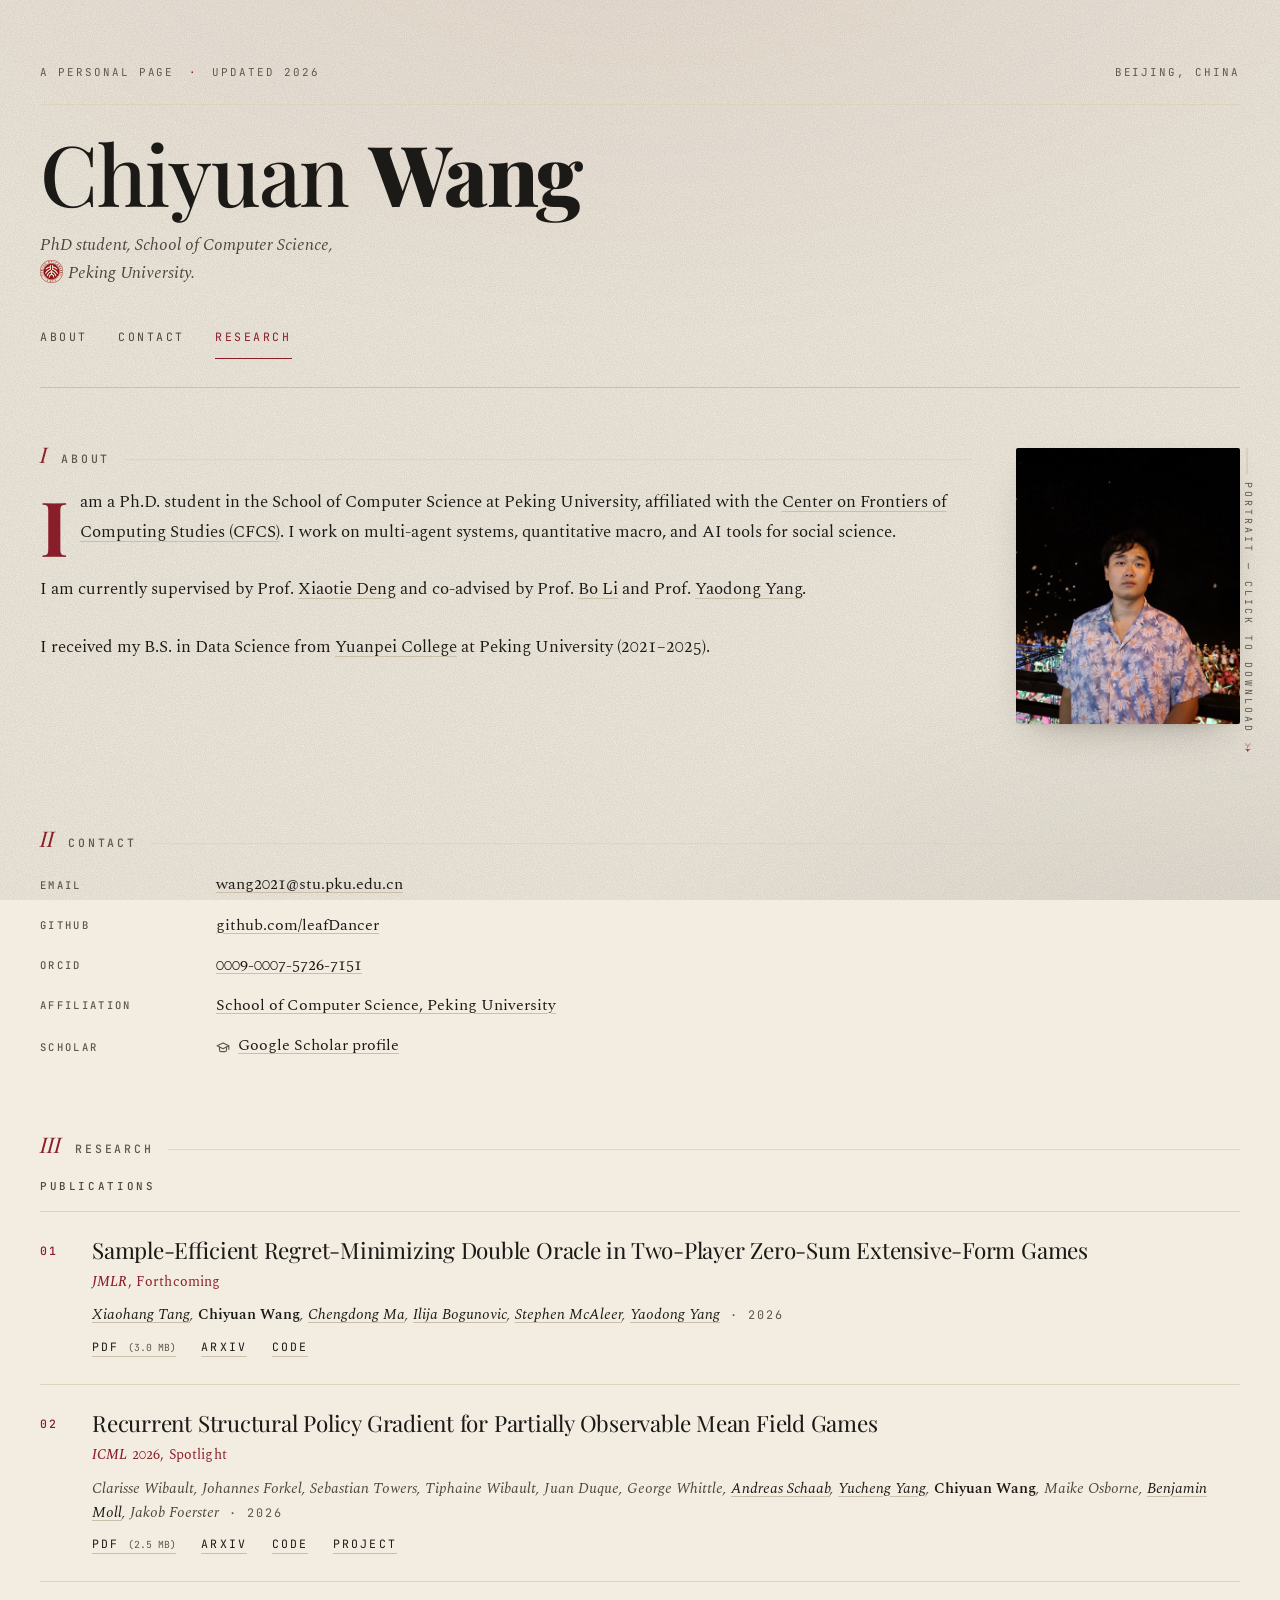
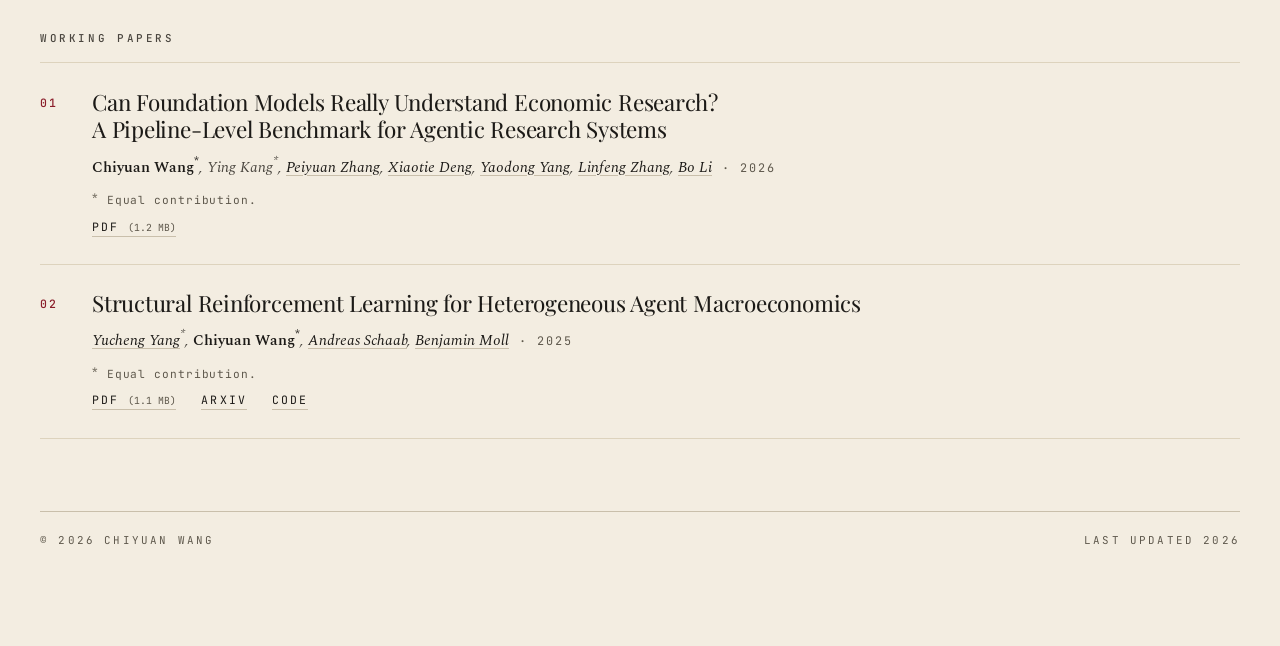
==== index.html @ 3e5565ac "Research: order Publications by forthcoming date — RMDO above RSPG JMLR RMDO is still forthcoming an" ====
<!DOCTYPE html>
<html lang="en">
  <head>
    <meta charset="utf-8" />
    <meta name="viewport" content="width=device-width, initial-scale=1" />
    <meta name="google-site-verification" content="s0R1YqLoK_zbiXkmH9VbCbWw8NlIm4Pw6FYqiB0ehiU" />
    <!-- Favicon: root-relative URL helps crawlers (e.g. Google) resolve it reliably. Use PNG ≥48×48 for best results. -->
    <link rel="icon" type="image/png" href="/static/uploads/pku_icon.png" />
    <link rel="apple-touch-icon" href="/static/uploads/pku_icon.png" />
    <link rel="canonical" href="https://wangchiyuan.com/" />
    <title>Chiyuan Wang — PhD Student, Peking University</title>
    <meta
      name="description"
      content="Chiyuan Wang — PhD student at Peking University — multi-agent systems, quantitative macro, AI for social science."
    />
    <meta property="og:title" content="Chiyuan Wang — PhD Student, Peking University" />
    <meta
      property="og:description"
      content="PhD student at Peking University — multi-agent systems, quantitative macro, AI for social science."
    />
    <meta
      name="twitter:description"
      content="PhD student at Peking University — multi-agent systems, quantitative macro, AI for social science."
    />
    <meta property="og:url" content="https://wangchiyuan.com/" />
    <meta property="og:type" content="website" />
    <meta property="og:image" content="https://wangchiyuan.com/static/uploads/pku_icon.png" />
    <meta name="twitter:card" content="summary" />
    <meta name="twitter:title" content="Chiyuan Wang — PhD Student, Peking University" />
    <meta name="twitter:image" content="https://wangchiyuan.com/static/uploads/pku_icon.png" />
    <meta name="theme-color" content="#f3ede1" />
    <script type="application/ld+json">
      {
        "@context": "https://schema.org",
        "@graph": [
          {
            "@type": "Person",
            "@id": "https://wangchiyuan.com/#person",
            "name": "Chiyuan Wang",
            "url": "https://wangchiyuan.com/",
            "jobTitle": "PhD Student",
            "affiliation": {
              "@type": "Organization",
              "name": "Center on Frontiers of Computing Studies (CFCS), Peking University"
            },
            "alumniOf": {
              "@type": "EducationalOrganization",
              "name": "Yuanpei College, Peking University"
            },
            "email": "wang2021@stu.pku.edu.cn",
            "sameAs": [
              "https://github.com/leafDancer",
              "https://orcid.org/0009-0007-5726-7151",
              "https://scholar.google.com/citations?user=0DAl9o8AAAAJ"
            ]
          },
          {
            "@type": "ScholarlyArticle",
            "name": "Can Foundation Models Really Understand Economic Research? A Pipeline-Level Benchmark for Agentic Research Systems",
            "author": [
              { "@id": "https://wangchiyuan.com/#person" },
              "Ying Kang",
              "Peiyuan Zhang",
              "Xiaotie Deng",
              "Yaodong Yang",
              "Linfeng Zhang",
              "Bo Li"
            ],
            "datePublished": "2026",
            "url": "https://wangchiyuan.com/static/uploads/AER_bench.pdf"
          },
          {
            "@type": "ScholarlyArticle",
            "name": "Structural Reinforcement Learning for Heterogeneous Agent Macroeconomics",
            "author": [
              "Yucheng Yang",
              { "@id": "https://wangchiyuan.com/#person" },
              "Andreas Schaab",
              "Benjamin Moll"
            ],
            "datePublished": "2025",
            "url": "https://arxiv.org/abs/2512.18892"
          },
          {
            "@type": "ScholarlyArticle",
            "name": "Recurrent Structural Policy Gradient for Partially Observable Mean Field Games",
            "author": [
              "Clarisse Wibault",
              "Johannes Forkel",
              "Sebastian Towers",
              "Tiphaine Wibault",
              "Juan Duque",
              "George Whittle",
              "Andreas Schaab",
              "Yucheng Yang",
              { "@id": "https://wangchiyuan.com/#person" },
              "Maike Osborne",
              "Benjamin Moll",
              "Jakob Foerster"
            ],
            "datePublished": "2026",
            "url": "https://wangchiyuan.com/static/uploads/RSPG.pdf",
            "sameAs": "https://arxiv.org/abs/2602.20141",
            "publisher": {
              "@type": "Organization",
              "name": "International Conference on Machine Learning"
            }
          },
          {
            "@type": "ScholarlyArticle",
            "name": "Sample-Efficient Regret-Minimizing Double Oracle in Two-Player Zero-Sum Extensive-Form Games",
            "author": [
              "Xiaohang Tang",
              { "@id": "https://wangchiyuan.com/#person" },
              "Chengdong Ma",
              "Ilija Bogunovic",
              "Stephen McAleer",
              "Yaodong Yang"
            ],
            "datePublished": "2026",
            "url": "https://wangchiyuan.com/static/uploads/RMDO_JMLR.pdf",
            "sameAs": "https://arxiv.org/abs/2411.00954",
            "publisher": {
              "@type": "Organization",
              "name": "Journal of Machine Learning Research"
            }
          }
        ]
      }
    </script>
    <link rel="stylesheet" href="css/style.css?v=23" />
    <link rel="preconnect" href="https://fonts.googleapis.com" />
    <link rel="preconnect" href="https://fonts.gstatic.com" crossorigin />
    <link
      rel="stylesheet"
      href="https://fonts.googleapis.com/css2?family=Playfair+Display:ital,wght@0,400;0,500;0,600;0,700;0,800;0,900;1,400;1,500;1,600;1,700;1,800;1,900&family=Spectral:ital,wght@0,300;0,400;0,500;0,600;1,300;1,400&family=JetBrains+Mono:wght@400;500&display=swap"
    />
  </head>
  <body>
    <div class="wrap">
      <header class="site-header">
        <div class="masthead-meta reveal d1">
          <span class="m-left">A personal page <span class="dot">·</span> Updated 2026</span>
          <span class="m-right">Beijing, China</span>
        </div>

        <div class="title-row reveal d2">
          <h1><span class="given">Chiyuan</span> <span class="family">Wang</span></h1>
        </div>
        <p class="tagline reveal d3">
          PhD student, School of Computer Science,
          <span class="affil">
            <img
              class="tagline-logo"
              src="static/uploads/pku_icon.png"
              alt=""
              width="40"
              height="40"
              decoding="async"
            />Peking University.</span>
        </p>
        <nav aria-label="Page" class="reveal d4">
          <ul>
            <li><a href="#about">About</a></li>
            <li><a href="#info">Contact</a></li>
            <li><a href="#papers">Research</a></li>
          </ul>
        </nav>
      </header>

      <main>
        <section id="about" class="bio reveal d3">
          <aside id="portrait" class="photo-section" aria-label="Portrait">
            <figure class="photo-frame">
              <a
                href="static/uploads/photo3.jpg"
                download="chiyuan-wang.jpg"
                class="photo-download"
                aria-label="Download portrait photo"
                title="Click to download"
              >
                <img src="static/uploads/photo3.jpg" alt="Portrait of Chiyuan Wang" decoding="async" />
                <figcaption class="photo-caption">
                  <span class="rule"></span>
                  <span>Portrait &mdash; click to download</span>
                  <span class="arrow">↓</span>
                </figcaption>
              </a>
            </figure>
          </aside>

          <div class="intro">
            <h2 data-numeral="I">About</h2>
            <p class="lede">
              I am a Ph.D. student in the School of Computer Science at Peking University, affiliated with the
              <a href="https://cfcs.pku.edu.cn/index.htm">Center on Frontiers of Computing Studies (CFCS)</a>. I work on
              multi-agent systems, quantitative macro, and AI tools for social science.
            </p>
            <p>
              I am currently supervised by Prof.
              <span class="coauthor-name" data-coauthor="Xiaotie Deng">Xiaotie Deng</span>
              and co-advised by Prof.
              <span class="coauthor-name" data-coauthor="Bo Li">Bo Li</span>
              and Prof.
              <span class="coauthor-name" data-coauthor="Yaodong Yang">Yaodong Yang</span>.
            </p>
            <p>
              I received my B.S. in Data Science from
              <a href="https://yuanpei.pku.edu.cn/">Yuanpei College</a> at Peking University (2021&ndash;2025).
            </p>
          </div>
        </section>

        <section id="info" class="reveal d4">
          <h2 data-numeral="II">Contact</h2>
          <dl class="info-grid">
            <dt>Email</dt>
            <dd><a href="mailto:wang2021@stu.pku.edu.cn">wang2021@stu.pku.edu.cn</a></dd>
            <dt>GitHub</dt>
            <dd><a href="https://github.com/leafDancer" rel="me">github.com/leafDancer</a></dd>
            <dt>ORCID</dt>
            <dd><a href="https://orcid.org/0009-0007-5726-7151">0009-0007-5726-7151</a></dd>
            <dt>Affiliation</dt>
            <dd><a href="https://cs.pku.edu.cn/">School of Computer Science, Peking University</a></dd>
            <dt>Scholar</dt>
            <dd>
              <a
                class="scholar-link"
                href="https://scholar.google.com/citations?user=0DAl9o8AAAAJ"
                rel="noopener noreferrer"
                target="_blank"
              >
                <svg
                  class="scholar-glyph"
                  xmlns="http://www.w3.org/2000/svg"
                  width="14"
                  height="14"
                  viewBox="0 0 24 24"
                  fill="none"
                  stroke="currentColor"
                  stroke-width="2"
                  stroke-linecap="round"
                  stroke-linejoin="round"
                  aria-hidden="true"
                >
                  <path d="M22 10v6M2 10l10-5 10 5-10 5z" />
                  <path d="M6 12v5c0 1.7 1.3 3 3 3h6c1.7 0 3-1.3 3-3v-5" />
                </svg>
                <span>Google Scholar profile</span>
              </a>
            </dd>
          </dl>
        </section>

        <section id="papers" class="reveal d5">
          <h2 data-numeral="III">Research</h2>

          <h3 class="paper-group-label">Publications</h3>
          <div class="papers">
            <article class="paper">
              <h3>Sample-Efficient Regret-Minimizing Double Oracle in Two-Player Zero-Sum Extensive-Form Games</h3>
              <p class="venue"><em>JMLR</em>, Forthcoming</p>
              <p class="meta">
                <span class="coauthor-name" data-coauthor="Xiaohang Tang">Xiaohang Tang</span>,
                <strong>Chiyuan Wang</strong>,
                <span class="coauthor-name" data-coauthor="Chengdong Ma">Chengdong Ma</span>,
                <span class="coauthor-name" data-coauthor="Ilija Bogunovic">Ilija Bogunovic</span>,
                <span class="coauthor-name" data-coauthor="Stephen McAleer">Stephen McAleer</span>,
                <span class="coauthor-name" data-coauthor="Yaodong Yang">Yaodong Yang</span> <span class="year">· 2026</span>
              </p>
              <p class="links">
                <a href="static/uploads/RMDO_JMLR.pdf" type="application/pdf">PDF <small>(3.0 MB)</small></a>
                <a href="https://arxiv.org/abs/2411.00954">arXiv</a>
                <a href="https://github.com/xiaohangt/RMDO">Code</a>
              </p>
            </article>

            <article class="paper">
              <h3>Recurrent Structural Policy Gradient for Partially Observable Mean Field Games</h3>
              <p class="venue"><em>ICML</em> 2026, Spotlight</p>
              <p class="meta">
                <span class="coauthor-name" data-coauthor="Clarisse Wibault">Clarisse Wibault</span>,
                <span class="coauthor-name" data-coauthor="Johannes Forkel">Johannes Forkel</span>,
                <span class="coauthor-name" data-coauthor="Sebastian Towers">Sebastian Towers</span>,
                <span class="coauthor-name" data-coauthor="Tiphaine Wibault">Tiphaine Wibault</span>,
                <span class="coauthor-name" data-coauthor="Juan Duque">Juan Duque</span>,
                <span class="coauthor-name" data-coauthor="George Whittle">George Whittle</span>,
                <span class="coauthor-name" data-coauthor="Andreas Schaab">Andreas Schaab</span>,
                <span class="coauthor-name" data-coauthor="Yucheng Yang">Yucheng Yang</span>,
                <strong>Chiyuan Wang</strong>,
                <span class="coauthor-name" data-coauthor="Maike Osborne">Maike Osborne</span>,
                <span class="coauthor-name" data-coauthor="Benjamin Moll">Benjamin Moll</span>,
                <span class="coauthor-name" data-coauthor="Jakob Foerster">Jakob Foerster</span>
                <span class="year">· 2026</span>
              </p>
              <p class="links">
                <a href="static/uploads/RSPG.pdf" type="application/pdf">PDF <small>(2.5 MB)</small></a>
                <a href="https://arxiv.org/abs/2602.20141">arXiv</a>
                <a href="https://github.com/CWibault/mfax">Code</a>
                <a href="https://clarisse-wibault.github.io/rspg/">Project</a>
              </p>
            </article>
          </div>

          <h3 class="paper-group-label">Working Papers</h3>
          <div class="papers">
            <!-- DSPG — hidden for now
            <article class="paper">
              <h3>DSPG: Finding Heterogeneous-Agent Equilibria with Distribution-based Differentiable Policy Gradients</h3>
              <p class="meta">
                <strong>Chiyuan Wang</strong>,
                <span class="coauthor-name" data-coauthor="Peiyuan Zhang">Peiyuan Zhang</span>,
                <span class="coauthor-name" data-coauthor="Xiangyu Cao">Xiangyu Cao</span>,
                <span class="coauthor-name" data-coauthor="Xiaotie Deng">Xiaotie Deng</span>,
                <span class="coauthor-name" data-coauthor="Greg Kaplan">Greg Kaplan</span>,
                <span class="coauthor-name" data-coauthor="Yaodong Yang">Yaodong Yang</span>,
                <span class="coauthor-name" data-coauthor="Bo Li">Bo Li</span>
                <span class="year">· 2026</span>
              </p>
              <p class="links">
                <a href="static/uploads/DSPG.pdf" type="application/pdf">PDF <small>(617 KB)</small></a>
              </p>
            </article>
            -->

            <article class="paper">
              <h3>Can Foundation Models Really Understand Economic Research? A Pipeline-Level Benchmark for Agentic Research Systems</h3>
              <p class="meta">
                <strong>Chiyuan Wang<sup>*</sup></strong>,
                <span class="coauthor-name" data-coauthor="Ying Kang">Ying Kang</span><sup>*</sup>,
                <span class="coauthor-name" data-coauthor="Peiyuan Zhang">Peiyuan Zhang</span>,
                <span class="coauthor-name" data-coauthor="Xiaotie Deng">Xiaotie Deng</span>,
                <span class="coauthor-name" data-coauthor="Yaodong Yang">Yaodong Yang</span>,
                <span class="coauthor-name" data-coauthor="Linfeng Zhang">Linfeng Zhang</span>,
                <span class="coauthor-name" data-coauthor="Bo Li">Bo Li</span>
                <span class="year">· 2026</span>
              </p>
              <p class="meta author-asterisk-note"><sup>*</sup> Equal contribution.</p>
              <p class="links">
                <a href="static/uploads/AER_bench.pdf" type="application/pdf">PDF <small>(1.2 MB)</small></a>
              </p>
            </article>

            <article class="paper">
              <h3>Structural Reinforcement Learning for Heterogeneous Agent Macroeconomics</h3>
              <p class="meta">
                <span class="coauthor-name" data-coauthor="Yucheng Yang">Yucheng Yang</span><sup>*</sup>,
                <strong>Chiyuan Wang<sup>*</sup></strong>,
                <span class="coauthor-name" data-coauthor="Andreas Schaab">Andreas Schaab</span>,
                <span class="coauthor-name" data-coauthor="Benjamin Moll">Benjamin Moll</span> <span class="year">· 2025</span>
              </p>
              <p class="meta author-asterisk-note"><sup>*</sup> Equal contribution.</p>
              <p class="links">
                <a href="static/uploads/SRL.pdf" type="application/pdf">PDF <small>(1.1 MB)</small></a>
                <a href="https://arxiv.org/abs/2512.18892">arXiv</a>
                <a href="https://github.com/StructuralRL/SRL">Code</a>
              </p>
            </article>
          </div>
        </section>
      </main>

      <footer>
        <span>© <span id="y"></span> Chiyuan Wang</span>
        <span class="colophon">Last updated <span id="upd">2026</span></span>
      </footer>
    </div>
    <script>
      document.getElementById("y").textContent = new Date().getFullYear();

      // --- Nav active section highlight (Intersection Observer) ---
      (() => {
        const navLinks = document.querySelectorAll('nav a[href^="#"]');
        if (!navLinks.length) return;
        const sections = [];
        navLinks.forEach(a => {
          const el = document.querySelector(a.getAttribute('href'));
          if (el) sections.push({ el, a });
        });
        if (!sections.length) return;

        const observer = new IntersectionObserver(
          entries => {
            entries.forEach(e => {
              if (e.isIntersecting) {
                navLinks.forEach(a => a.classList.remove('nav-active'));
                const match = sections.find(s => s.el === e.target);
                if (match) match.a.classList.add('nav-active');
              }
            });
          },
          { rootMargin: '-20% 0px -60% 0px', threshold: 0 }
        );

        sections.forEach(s => observer.observe(s.el));
      })();

      // --- Coauthor link resolver ---
      (async () => {
        try {
          const res = await fetch("static/coauthor_infos.json", { cache: "no-cache" });
          if (!res.ok) return;
          const map = await res.json();
          if (!map || typeof map !== "object" || Array.isArray(map)) return;

          document.querySelectorAll(".coauthor-name[data-coauthor]").forEach((el) => {
            const name = el.getAttribute("data-coauthor").trim();
            const url = map[name];
            if (!url || typeof url !== "string") return;

            const a = document.createElement("a");
            a.href = url;
            a.textContent = name;
            a.rel = "noopener noreferrer";
            a.target = "_blank";
            el.replaceWith(a);
          });
        } catch (_) {
          /* keep plain text */
        }
      })();
    </script>
  </body>
</html>
---- css/style.css ----
/* ============================================================
   Chiyuan Wang — personal site
   Editorial / academic-quarterly aesthetic
   - Body:    Spectral (warm reading serif)
   - Mono:    JetBrains Mono (small-caps labels & numerals)
   ============================================================ */

:root {
  /* Warm paper palette — avoiding the generic #fafafa */
  --paper:       #f3ede1;   /* ecru / warm paper */
  --paper-deep:  #ebe2d1;   /* shadow fold */
  --ink:         #1c1a17;   /* near-black, warm */
  --ink-soft:    #4a463f;
  --ink-mute:    #5e584c;
  --rule:        #c9bfab;
  --rule-soft:   #ddd3bd;
  --claret:      #8a1d2a;   /* accent — a muted PKU-red nod */
  --claret-ink:  #6c1620;

  --serif-display: "Playfair Display", "Didot", "Bodoni MT", "Times New Roman", serif;
  --serif-body:    "Spectral", "Iowan Old Style", "Palatino", "Georgia", serif;
  --mono:          "JetBrains Mono", "IBM Plex Mono", ui-monospace, SFMono-Regular, Menlo, monospace;

  --measure:   62ch;
  --max:       80rem;

  --photo-max-width:  15.5rem;
  --photo-max-height: 19.5rem;
}

*,
*::before,
*::after { box-sizing: border-box; }

@media (prefers-reduced-motion: no-preference) {
  html { scroll-behavior: smooth; }
}

body {
  margin: 0;
  color: var(--ink);
  background: var(--paper);
  font-family: var(--serif-body);
  font-size: 1.0625rem;
  line-height: 1.65;
  font-feature-settings: "onum" 1, "liga" 1, "kern" 1;
  text-rendering: optimizeLegibility;
  -webkit-font-smoothing: antialiased;
  position: relative;
  min-height: 100vh;
}

/* Subtle paper grain — SVG noise, no external asset */
body::before {
  content: "";
  position: fixed;
  inset: 0;
  pointer-events: none;
  z-index: 0;
  opacity: 0.35;
  mix-blend-mode: multiply;
  background-image: url("data:image/svg+xml;utf8,<svg xmlns='http://www.w3.org/2000/svg' width='220' height='220'><filter id='n'><feTurbulence type='fractalNoise' baseFrequency='0.9' numOctaves='2' seed='7'/><feColorMatrix values='0 0 0 0 0.11  0 0 0 0 0.10  0 0 0 0 0.09  0 0 0 0.55 0'/></filter><rect width='100%25' height='100%25' filter='url(%23n)'/></svg>");
}

/* Warm vignette behind content */
body::after {
  content: "";
  position: fixed;
  inset: 0;
  pointer-events: none;
  z-index: 0;
  background:
    radial-gradient(120% 80% at 50% -10%, rgba(138, 29, 42, 0.06), transparent 60%),
    radial-gradient(80% 60% at 100% 110%, rgba(28, 26, 23, 0.08), transparent 65%);
}

.wrap {
  position: relative;
  z-index: 1;
  max-width: var(--max);
  margin: 0 auto;
  padding: 3.25rem 1.5rem 5rem;
}

/* ---------- Links ---------- */
a {
  color: var(--ink);
  text-decoration: underline;
  text-decoration-color: var(--rule);
  text-decoration-thickness: 1px;
  text-underline-offset: 0.22em;
  transition: color 160ms ease, text-decoration-color 160ms ease;
}
a:hover {
  color: var(--claret);
  text-decoration-color: var(--claret);
}
a:focus-visible {
  outline: 2px solid var(--claret);
  outline-offset: 3px;
  border-radius: 2px;
}

/* ============================================================
   MASTHEAD
   ============================================================ */
.site-header {
  position: relative;
  padding-bottom: 1.75rem;
  border-bottom: 1px solid var(--rule);
  margin-bottom: 3.5rem;
}

/* Top metadata row — like a journal masthead */
.masthead-meta {
  display: flex;
  justify-content: space-between;
  align-items: baseline;
  gap: 1rem;
  font-family: var(--mono);
  font-size: 0.68rem;
  letter-spacing: 0.18em;
  text-transform: uppercase;
  color: var(--ink-mute);
  padding-bottom: 1.4rem;
  border-bottom: 1px solid var(--rule-soft);
  margin-bottom: 1.6rem;
}
.masthead-meta .dot {
  color: var(--claret);
  margin: 0 0.5em;
}
.masthead-meta .m-right { text-align: right; }

/* Title row */
.title-row {
  display: block;
  min-width: 0;
}
.title-row h1 {
  margin: 0;
  font-family: var(--serif-display);
  font-weight: 500;
  font-size: clamp(2.8rem, 8vw, 5.25rem);
  line-height: 0.98;
  letter-spacing: -0.015em;
  color: var(--ink);
}
.title-row h1 .given {
  font-style: normal;
  font-weight: 500;
  color: var(--ink);
}
.title-row h1 .family {
  font-weight: 800;
  letter-spacing: -0.02em;
}

/* Caption: small-caps, rotated along photo's right edge */
.tagline .affil {
  white-space: nowrap;
}
.tagline-logo {
  display: inline-block;
  width: 1.35em;
  height: 1.35em;
  vertical-align: -0.32em;
  margin-right: 0.3em;
  object-fit: contain;
  opacity: 0.92;
  filter: saturate(0.9);
}

.site-header .tagline {
  margin: 1.1rem 0 0;
  font-family: var(--serif-body);
  font-style: italic;
  font-size: 1.0625rem;
  color: var(--ink-soft);
  max-width: 48ch;
}

/* Nav as a thin ticker row */
.site-header nav {
  margin-top: 1.75rem;
}
nav ul {
  display: flex;
  flex-wrap: wrap;
  gap: 0 1.9rem;
  margin: 0;
  padding: 0;
  list-style: none;
  font-family: var(--mono);
  font-size: 0.72rem;
  letter-spacing: 0.22em;
  text-transform: uppercase;
}
nav a {
  color: var(--ink-soft);
  text-decoration: none;
  display: inline-flex;
  align-items: center;
  min-height: 44px;
  min-width: 44px;
  padding: 0.35rem 0;
  border-bottom: 1px solid transparent;
  transition: color 160ms ease, border-color 160ms ease;
}
nav a:hover {
  color: var(--claret);
  border-bottom-color: var(--claret);
}
nav a.nav-active {
  color: var(--claret);
  border-bottom-color: var(--claret);
}

/* ============================================================
   SECTIONS
   ============================================================ */
main { position: relative; }

section {
  margin-bottom: 4.5rem;
  position: relative;
}
section:last-of-type { margin-bottom: 0; }

/* Roman-numeral small-caps section label */
h2 {
  margin: 0 0 1.25rem;
  font-family: var(--mono);
  font-weight: 500;
  font-size: 0.72rem;
  letter-spacing: 0.24em;
  text-transform: uppercase;
  color: var(--ink-mute);
  display: flex;
  align-items: baseline;
  gap: 0.9rem;
}
h2::before {
  content: attr(data-numeral);
  color: var(--claret);
  font-family: var(--serif-display);
  font-style: italic;
  font-weight: 400;
  font-size: 1.35rem;
  letter-spacing: 0;
  text-transform: none;
  line-height: 1;
}
h2::after {
  content: "";
  flex: 1;
  height: 1px;
  background: var(--rule-soft);
  transform: translateY(-0.25em);
}

/* ============================================================
   BIO: About + Portrait side-by-side
   ============================================================ */
.bio {
  display: grid;
  grid-template-columns: 1fr;
  gap: 2.5rem;
  align-items: start;
}
/* Keep text above photo on mobile despite photo-first DOM order (needed for desktop float) */
.bio .intro { order: -1; }

.bio .intro p {
  margin: 0 0 1.75rem;
  font-size: 1.08rem;
  line-height: 1.72;
  color: var(--ink);
  hanging-punctuation: first last;
}
.bio .intro p:last-child { margin-bottom: 0; }

/* Drop cap on first paragraph */
.bio .intro p.lede::first-letter {
  font-family: var(--serif-display);
  font-weight: 700;
  font-size: 4.4em;
  line-height: 0.85;
  float: left;
  padding: 0.08em 0.12em 0 0;
  margin-right: 0.02em;
  color: var(--claret);
}

/* Portrait — editorial figure with rotated caption */
.photo-section {
  position: relative;
  margin: 0;
  display: flex;
  justify-content: center;
}

.photo-frame {
  position: relative;
  margin: 0;
  display: inline-block;
}

.photo-frame img {
  display: block;
  width: auto;
  height: auto;
  max-width: min(100%, var(--photo-max-width));
  max-height: min(52vh, var(--photo-max-height));
  margin: 0;
  border-radius: 2px;
  background: var(--paper-deep);
  box-shadow:
    0 1px 0 rgba(28, 26, 23, 0.04),
    0 18px 40px -20px rgba(28, 26, 23, 0.35),
    0 6px 14px -8px rgba(138, 29, 42, 0.12);
  transition: transform 280ms cubic-bezier(0.2, 0.7, 0.2, 1),
              box-shadow 280ms cubic-bezier(0.2, 0.7, 0.2, 1);
  filter: saturate(0.96) contrast(1.02);
}

.photo-download {
  display: block;
  cursor: pointer;
  text-decoration: none;
  position: relative;
}
.photo-download:hover img,
.photo-download:focus-visible img {
  transform: translateY(-3px) rotate(-0.3deg);
  box-shadow:
    0 1px 0 rgba(28, 26, 23, 0.04),
    0 28px 52px -18px rgba(28, 26, 23, 0.42),
    0 10px 20px -6px rgba(138, 29, 42, 0.18);
}
.photo-download:focus-visible {
  outline: none;
}
.photo-download:focus-visible img {
  outline: 2px solid var(--claret);
  outline-offset: 6px;
}

/* Caption: small-caps, rotated along photo's right edge */
.photo-caption {
  position: absolute;
  top: 0;
  right: -1.2rem;
  transform: translateX(100%) rotate(90deg);
  transform-origin: left top;
  font-family: var(--mono);
  font-size: 0.62rem;
  letter-spacing: 0.3em;
  text-transform: uppercase;
  color: var(--ink-mute);
  white-space: nowrap;
  pointer-events: none;
  display: flex;
  align-items: center;
  gap: 0.55rem;
}
.photo-caption .rule {
  display: inline-block;
  width: 1.6rem;
  height: 1px;
  background: var(--rule);
}
.photo-caption .arrow {
  color: var(--claret);
  font-family: var(--serif-display);
  font-style: italic;
  font-size: 0.95rem;
  letter-spacing: 0;
  text-transform: none;
  transform: translateY(-1px) rotate(-90deg);
  display: inline-block;
  transition: transform 280ms ease;
}
.photo-download:hover .photo-caption .arrow {
  transform: translateY(2px) rotate(-90deg);
  color: var(--claret);
}

/* ============================================================
   CONTACT
   ============================================================ */
.info-grid {
  display: grid;
  gap: 0.55rem 0;
  font-size: 0.98rem;
  max-width: 52rem;
  margin: 0;
}
.info-grid dt {
  margin: 0;
  font-family: var(--mono);
  font-weight: 500;
  font-size: 0.66rem;
  letter-spacing: 0.22em;
  text-transform: uppercase;
  color: var(--ink-mute);
  align-self: center;
}
.info-grid dd {
  margin: 0 0 0.6rem;
  padding: 0;
  font-family: var(--serif-body);
}
.info-grid dd:last-child { margin-bottom: 0; }
.info-grid a { color: var(--ink); }
.info-grid a:hover { color: var(--claret); }

.scholar-link {
  display: inline-flex;
  align-items: center;
  gap: 0.5rem;
  color: var(--ink);
  text-decoration: underline;
  text-decoration-color: var(--rule);
  text-underline-offset: 0.22em;
}
.scholar-link .scholar-glyph {
  flex: none;
  color: var(--ink-mute);
  transform: translateY(1px);
  transition: color 160ms ease;
}
.scholar-link:hover {
  color: var(--claret);
  text-decoration-color: var(--claret);
}
.scholar-link:hover .scholar-glyph { color: var(--claret); }

/* ============================================================
   PAPERS — journal entry look
   ============================================================ */
/* Group sub-labels: Publications / Working Papers */
.paper-group-label {
  margin: 0 0 0.9rem;
  font-family: var(--mono);
  font-weight: 500;
  font-size: 0.68rem;
  letter-spacing: 0.24em;
  text-transform: uppercase;
  color: var(--ink-soft);
}
.papers + .paper-group-label { margin-top: 3rem; }

.papers {
  counter-reset: paper;
  display: flex;
  flex-direction: column;
}

.paper {
  position: relative;
  padding: 1.6rem 0 1.75rem 3.25rem;
  border-top: 1px solid var(--rule-soft);
  counter-increment: paper;
  transition: background 200ms ease, border-color 200ms ease;
}
@media (hover: hover) {
  .paper:hover {
    background: rgba(138, 29, 42, 0.025);
    border-top-color: rgba(138, 29, 42, 0.18);
  }
  .paper:hover + .paper {
    border-top-color: rgba(138, 29, 42, 0.18);
  }
  .paper:hover:last-child {
    border-bottom-color: rgba(138, 29, 42, 0.18);
  }
}
.paper:last-child { border-bottom: 1px solid var(--rule-soft); }

.paper::before {
  content: counter(paper, decimal-leading-zero);
  position: absolute;
  left: 0;
  top: 1.85rem;
  font-family: var(--mono);
  font-size: 0.72rem;
  letter-spacing: 0.18em;
  color: var(--claret);
  font-weight: 500;
}

.paper h3 {
  margin: 0 0 0.55rem;
  font-family: var(--serif-display);
  font-weight: 420;
  font-size: 1.4rem;
  line-height: 1.22;
  letter-spacing: -0.01em;
  /* Balance long titles across lines — otherwise the last line is often a single word */
  text-wrap: balance;
  color: var(--ink);
}

.paper .meta {
  margin: 0 0 0.55rem;
  font-family: var(--serif-body);
  font-style: italic;
  font-size: 0.95rem;
  line-height: 1.6;
  color: var(--ink-soft);
}

.paper .venue {
  margin: -0.15rem 0 0.55rem;
  font-family: var(--serif-body);
  font-size: 0.9rem;
  color: var(--claret);
  letter-spacing: 0.01em;
}
.paper .venue em {
  font-style: italic;
  font-weight: 500;
}
.paper .meta strong {
  font-style: normal;
  font-weight: 600;
  color: var(--ink);
}
.paper .meta a,
.paper .meta a:visited {
  color: var(--ink);
  text-decoration-color: var(--rule);
}
.paper .meta a:hover {
  color: var(--claret);
  text-decoration-color: var(--claret);
}

.paper .meta .year {
  font-family: var(--mono);
  font-style: normal;
  font-size: 0.74rem;
  letter-spacing: 0.18em;
  color: var(--ink-mute);
  margin-left: 0.35rem;
}

.paper .author-asterisk-note {
  margin: 0 0 0.45rem;
  font-family: var(--mono);
  font-style: normal;
  font-size: 0.7rem;
  letter-spacing: 0.08em;
  color: var(--ink-mute);
}

.paper .links {
  font-family: var(--mono);
  font-size: 0.72rem;
  letter-spacing: 0.18em;
  text-transform: uppercase;
  margin: 0.3rem 0 0;
}
.paper .links a {
  text-decoration: none;
  color: var(--ink);
  border-bottom: 1px solid var(--rule);
  padding-bottom: 2px;
  margin-right: 1rem;
  transition: color 160ms ease, border-color 160ms ease;
}
.paper .links a:hover {
  color: var(--claret);
  border-bottom-color: var(--claret);
}
.paper .links a small {
  text-transform: none;
  letter-spacing: 0;
  font-size: 0.85em;
  color: var(--ink-mute);
}

/* ============================================================
   FOOTER
   ============================================================ */
footer {
  margin-top: 4.5rem;
  padding-top: 1.25rem;
  border-top: 1px solid var(--rule);
  font-family: var(--mono);
  font-size: 0.68rem;
  letter-spacing: 0.2em;
  text-transform: uppercase;
  color: var(--ink-mute);
  display: flex;
  justify-content: space-between;
  gap: 1rem;
}
footer .colophon { color: var(--ink-mute); }
footer .colophon em {
  font-family: var(--serif-display);
  font-style: italic;
  font-size: 0.95rem;
  letter-spacing: 0;
  text-transform: none;
  color: var(--claret);
  padding: 0 0.15em;
}

/* ============================================================
   RESPONSIVE
   ============================================================ */
@media (min-width: 640px) {
  .info-grid {
    grid-template-columns: 9rem 1fr;
    gap: 0.9rem 2rem;
  }
  .info-grid dd { margin-bottom: 0; }
}

@media (min-width: 860px) {
  .wrap { padding: 4rem 2.5rem 6rem; }

  .bio {
    display: flow-root;
  }
  .bio .photo-section {
    float: right;
    width: 14rem;
    justify-content: flex-end;
    padding-top: 0.25rem;
    margin: 0 0 2rem 2.75rem;
  }
  .photo-frame img {
    max-width: min(100%, 14rem);
    max-height: 18rem;
  }
}

@media (max-width: 520px) {
  .masthead-meta { font-size: 0.6rem; letter-spacing: 0.14em; }
  .masthead-meta .m-right { display: none; }
  .photo-caption { right: -0.2rem; font-size: 0.56rem; }
  .tagline-logo { width: 1.2em; height: 1.2em; vertical-align: -0.28em; }
}

@media (max-width: 380px) {
  .photo-caption { right: -0.1rem; font-size: 0.5rem; letter-spacing: 0.2em; }
  .photo-caption .rule { width: 0.8rem; }
}

/* ============================================================
   LOAD-IN REVEAL
   ============================================================ */
@media (prefers-reduced-motion: no-preference) {
  .reveal {
    opacity: 0;
    transform: translateY(8px);
    animation: rise 900ms cubic-bezier(0.2, 0.7, 0.2, 1) forwards;
  }
  .reveal.d1 { animation-delay: 80ms; }
  .reveal.d2 { animation-delay: 200ms; }
  .reveal.d3 { animation-delay: 340ms; }
  .reveal.d4 { animation-delay: 480ms; }
  .reveal.d5 { animation-delay: 620ms; }
  .reveal.d6 { animation-delay: 760ms; }

  @keyframes rise {
    to { opacity: 1; transform: translateY(0); }
  }
}

/* Selection — on-theme */
::selection {
  background: var(--claret);
  color: var(--paper);
}

/* ============================================================
   PRINT
   ============================================================ */
@media print {
  body::before,
  body::after {
    display: none;
  }

  body {
    color: #000;
    background: #fff;
    font-size: 11pt;
    line-height: 1.5;
  }

  .wrap {
    max-width: 100%;
    padding: 1rem;
  }

  .site-header nav,
  .photo-caption,
  footer {
    display: none;
  }

  .site-header {
    border-bottom: 1px solid #ccc;
    margin-bottom: 2rem;
    padding-bottom: 0.5rem;
  }

  .masthead-meta {
    border-bottom: none;
    padding-bottom: 0.5rem;
  }

  a {
    color: #000;
    text-decoration: underline;
  }

  .paper {
    page-break-inside: avoid;
    border-top: 1px solid #ddd;
  }

  .paper .links a[href]::after {
    content: " (" attr(href) ")";
    font-size: 0.72rem;
    text-transform: none;
    letter-spacing: 0;
  }

  .reveal {
    opacity: 1 !important;
    transform: none !important;
    animation: none !important;
  }
}
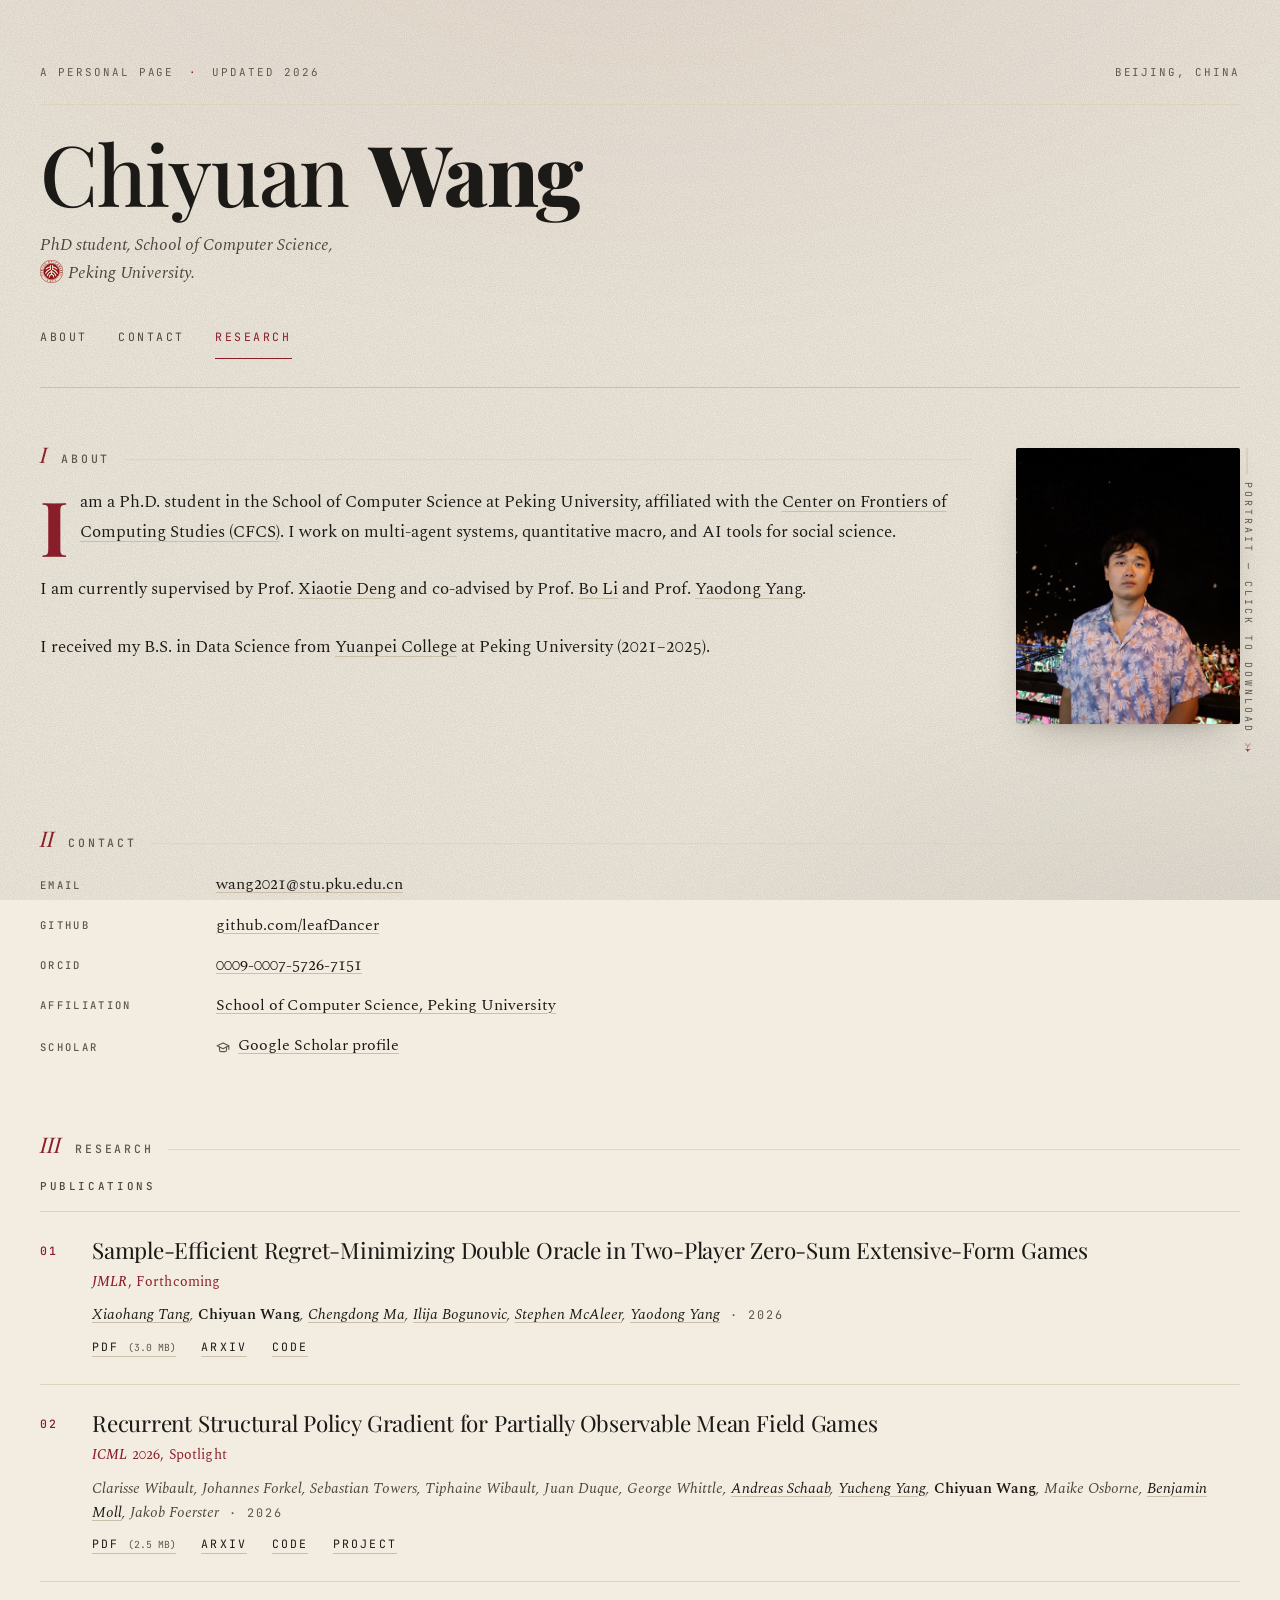
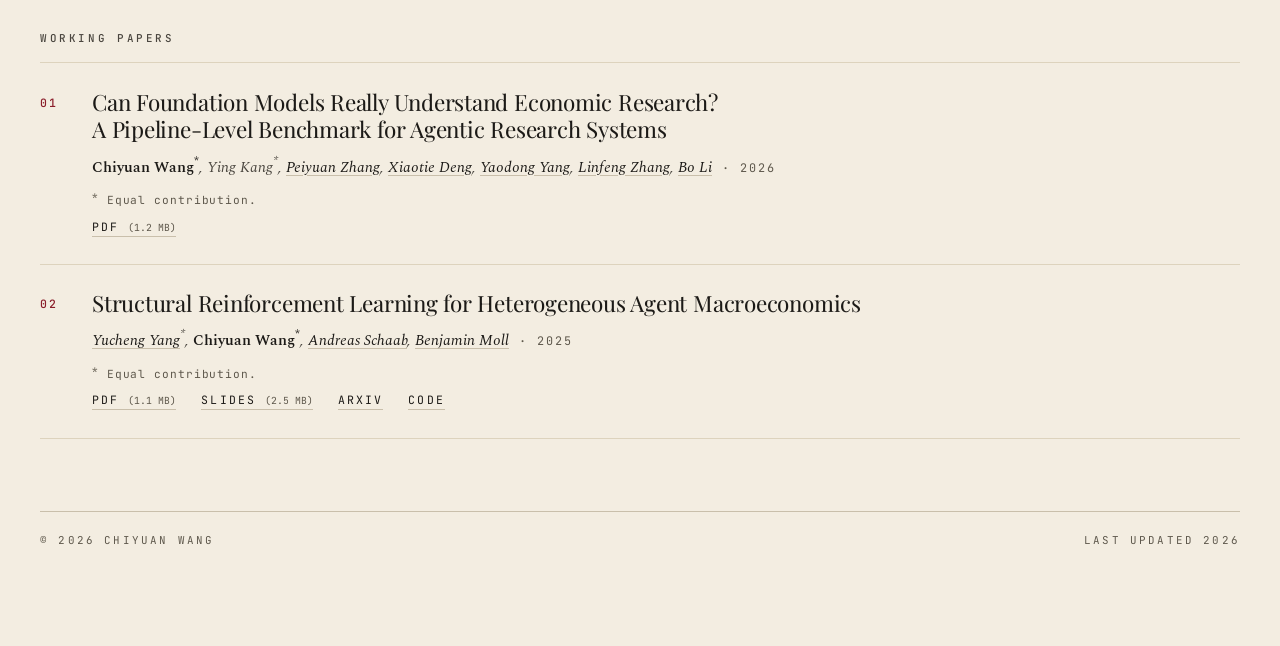
==== commit 3e60a564: "Research: add SRL slides (2.5 MB) alongside the paper PDF Co-Authored-By: Claude Code <noreply@anthr" ====
--- a/index.html
+++ b/index.html
@@ -352,6 +352,7 @@
               <p class="meta author-asterisk-note"><sup>*</sup> Equal contribution.</p>
               <p class="links">
                 <a href="static/uploads/SRL.pdf" type="application/pdf">PDF <small>(1.1 MB)</small></a>
+                <a href="static/uploads/SRL_slides.pdf" type="application/pdf">Slides <small>(2.5 MB)</small></a>
                 <a href="https://arxiv.org/abs/2512.18892">arXiv</a>
                 <a href="https://github.com/StructuralRL/SRL">Code</a>
               </p>
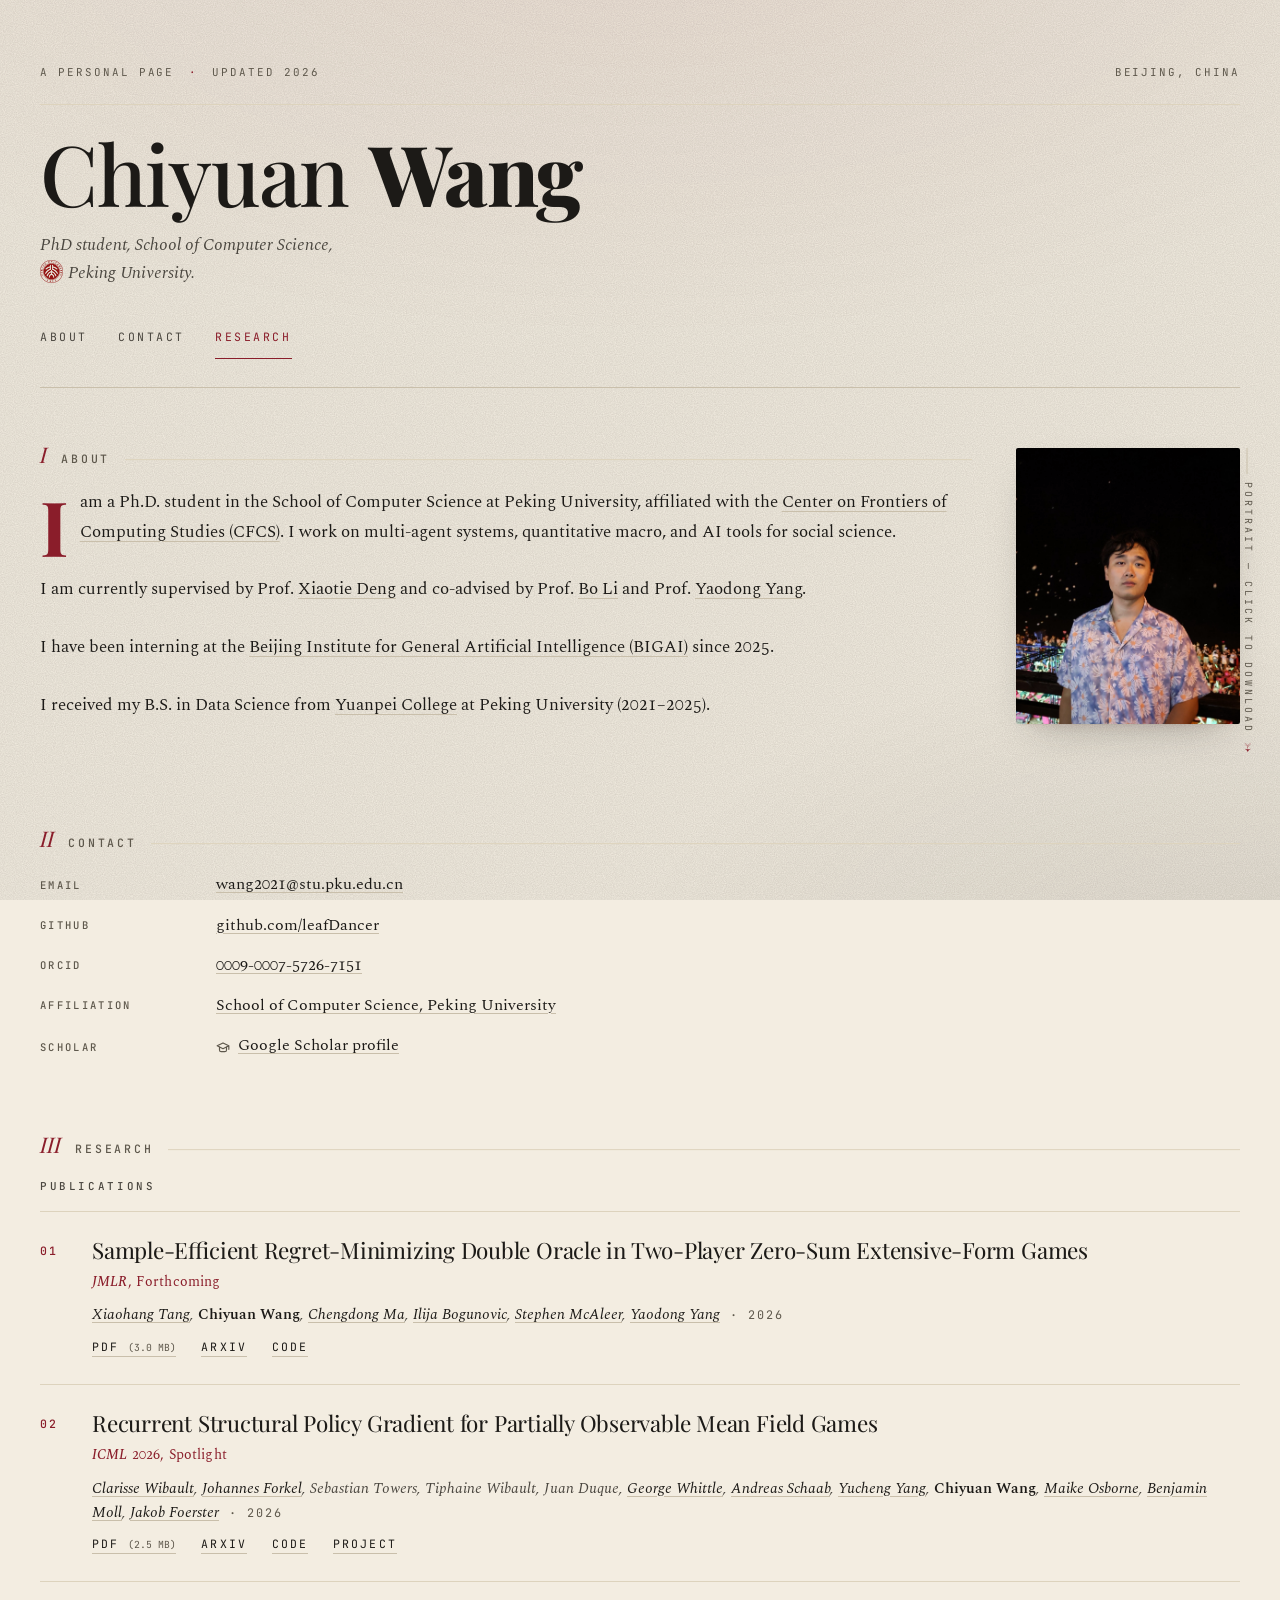
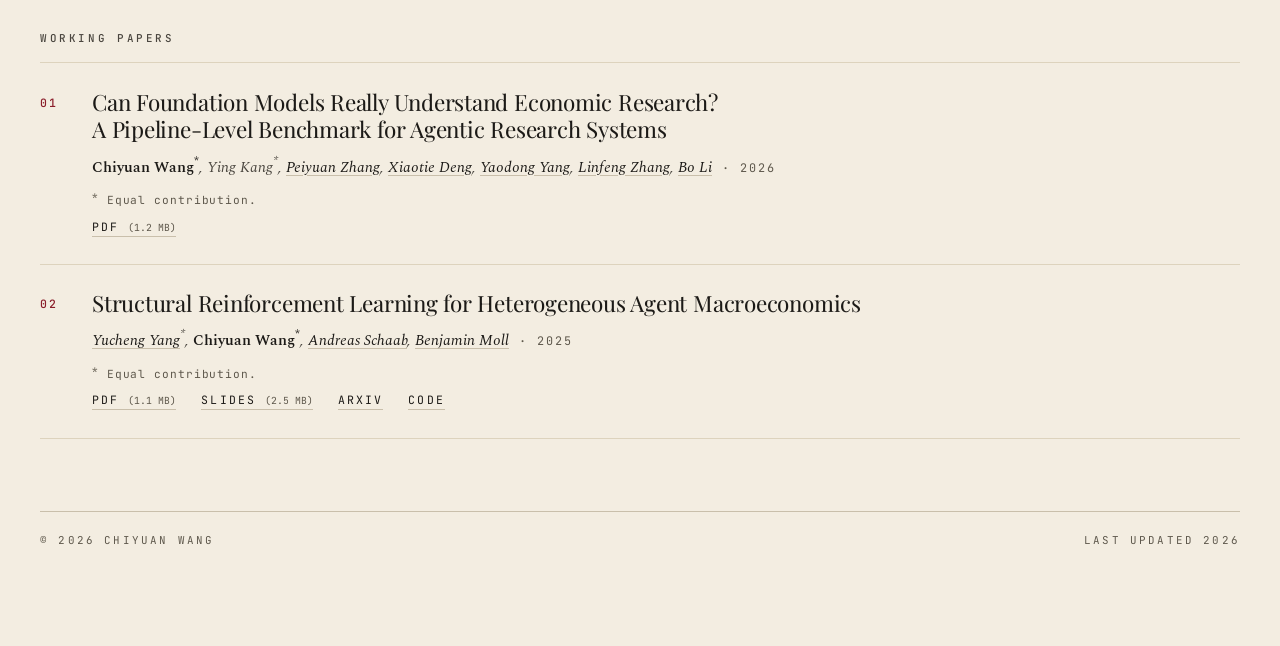
==== commit ee1f2639: "About: add BIGAI internship (2025–) Co-Authored-By: Claude Code <noreply@anthropic.com>" ====
--- a/index.html
+++ b/index.html
@@ -205,6 +205,11 @@
               <span class="coauthor-name" data-coauthor="Yaodong Yang">Yaodong Yang</span>.
             </p>
             <p>
+              I have been interning at the
+              <a href="https://www.bigai.ai/">Beijing Institute for General Artificial Intelligence (BIGAI)</a>
+              since 2025.
+            </p>
+            <p>
               I received my B.S. in Data Science from
               <a href="https://yuanpei.pku.edu.cn/">Yuanpei College</a> at Peking University (2021&ndash;2025).
             </p>
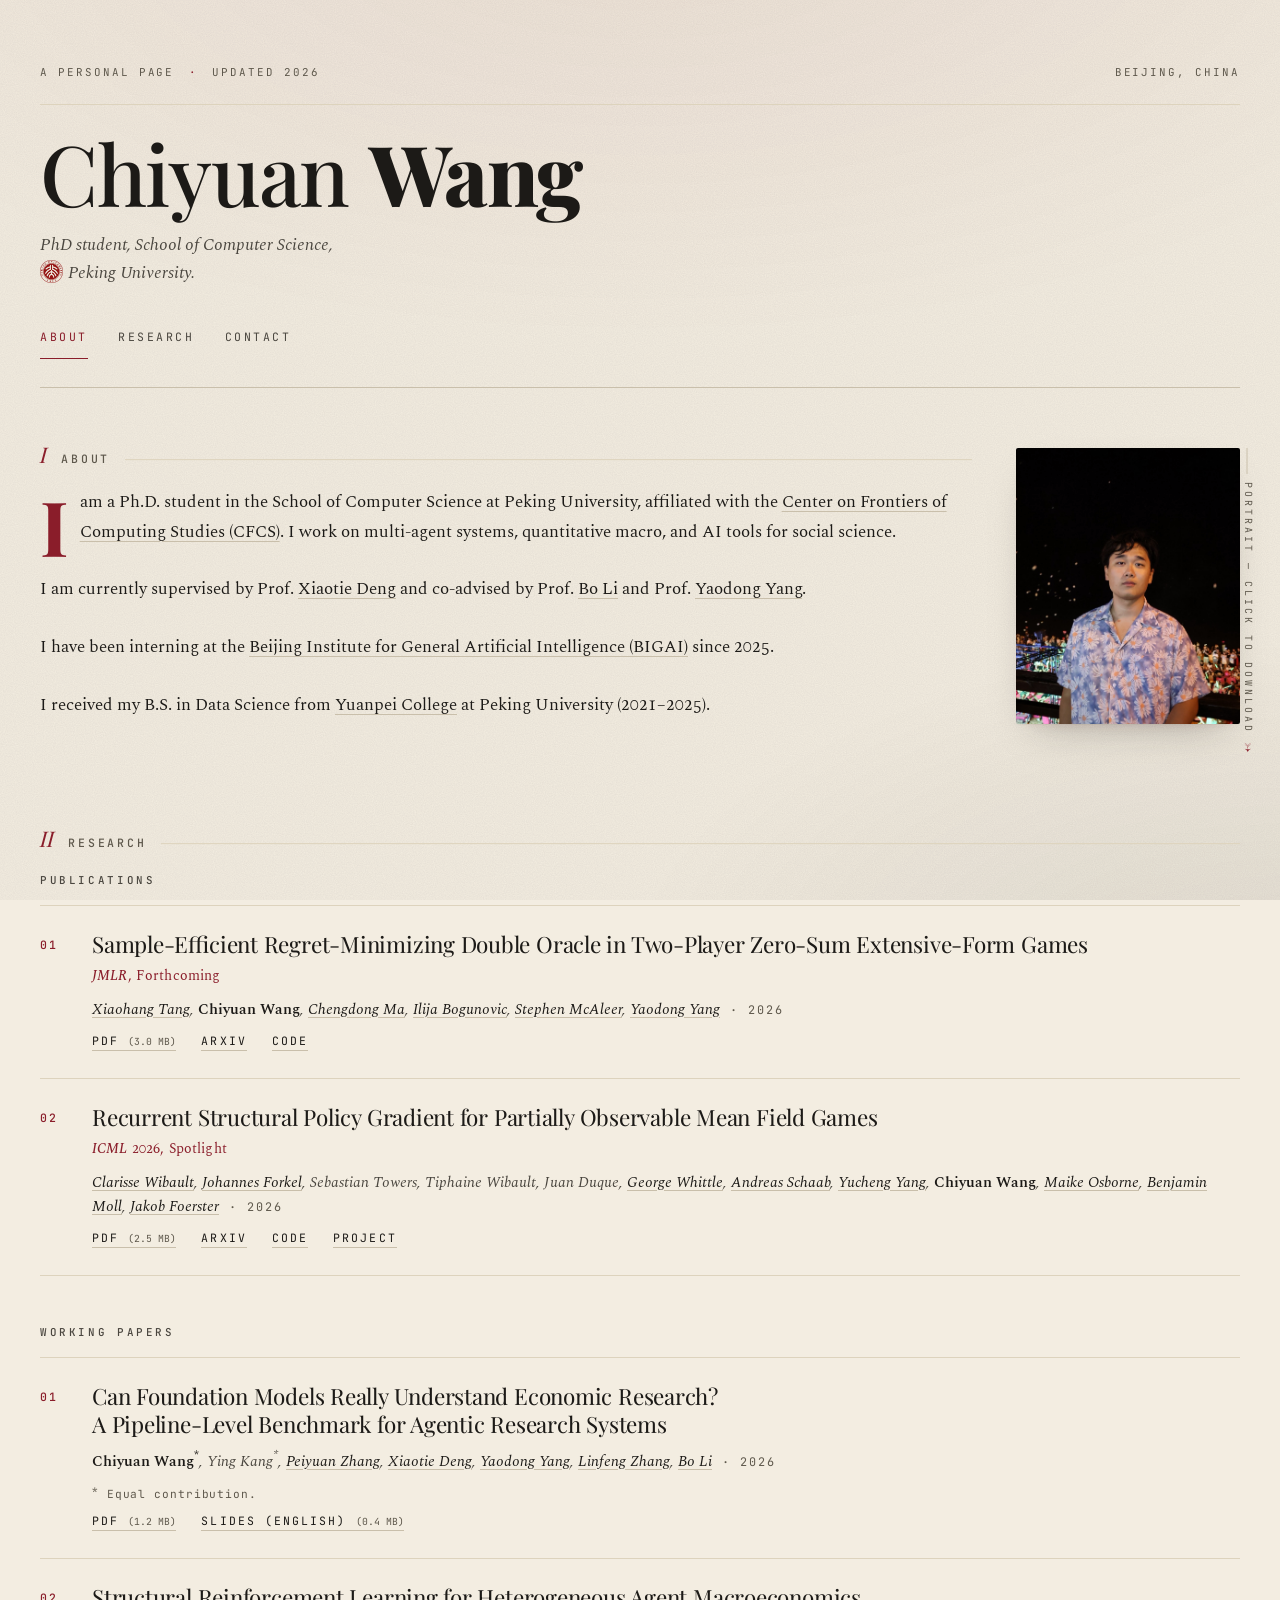
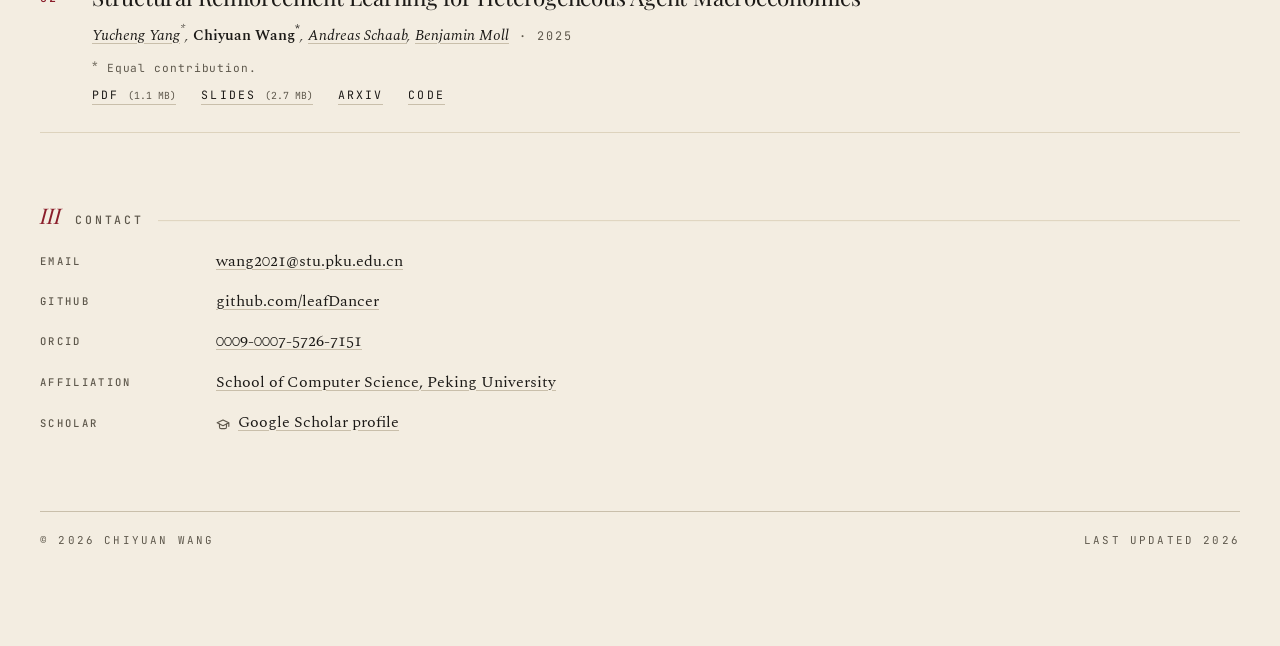
==== commit a7a13158: "Polish mobile research layout and navigation; publish updated slides" ====
--- a/index.html
+++ b/index.html
@@ -128,7 +128,7 @@
         ]
       }
     </script>
-    <link rel="stylesheet" href="css/style.css?v=23" />
+    <link rel="stylesheet" href="css/style.css?v=24" />
     <link rel="preconnect" href="https://fonts.googleapis.com" />
     <link rel="preconnect" href="https://fonts.gstatic.com" crossorigin />
     <link
@@ -162,8 +162,8 @@
         <nav aria-label="Page" class="reveal d4">
           <ul>
             <li><a href="#about">About</a></li>
+            <li><a href="#papers">Research</a></li>
             <li><a href="#info">Contact</a></li>
-            <li><a href="#papers">Research</a></li>
           </ul>
         </nav>
       </header>
@@ -216,8 +216,117 @@
           </div>
         </section>
 
-        <section id="info" class="reveal d4">
-          <h2 data-numeral="II">Contact</h2>
+        <section id="papers" class="reveal d4">
+          <h2 data-numeral="II">Research</h2>
+
+          <h3 class="paper-group-label">Publications</h3>
+          <div class="papers">
+            <article class="paper">
+              <h3>Sample-Efficient Regret-Minimizing Double Oracle in Two-Player Zero-Sum Extensive-Form Games</h3>
+              <p class="venue"><em>JMLR</em>, Forthcoming</p>
+              <p class="meta">
+                <span class="coauthor-name" data-coauthor="Xiaohang Tang">Xiaohang Tang</span>,
+                <strong>Chiyuan Wang</strong>,
+                <span class="coauthor-name" data-coauthor="Chengdong Ma">Chengdong Ma</span>,
+                <span class="coauthor-name" data-coauthor="Ilija Bogunovic">Ilija Bogunovic</span>,
+                <span class="coauthor-name" data-coauthor="Stephen McAleer">Stephen McAleer</span>,
+                <span class="coauthor-name" data-coauthor="Yaodong Yang">Yaodong Yang</span> <span class="year">· 2026</span>
+              </p>
+              <p class="links">
+                <a href="static/uploads/RMDO_JMLR.pdf" type="application/pdf">PDF <small>(3.0 MB)</small></a>
+                <a href="https://arxiv.org/abs/2411.00954">arXiv</a>
+                <a href="https://github.com/xiaohangt/RMDO">Code</a>
+              </p>
+            </article>
+
+            <article class="paper">
+              <h3>Recurrent Structural Policy Gradient for Partially Observable Mean Field Games</h3>
+              <p class="venue"><em>ICML</em> 2026, Spotlight</p>
+              <p class="meta">
+                <span class="coauthor-name" data-coauthor="Clarisse Wibault">Clarisse Wibault</span>,
+                <span class="coauthor-name" data-coauthor="Johannes Forkel">Johannes Forkel</span>,
+                <span class="coauthor-name" data-coauthor="Sebastian Towers">Sebastian Towers</span>,
+                <span class="coauthor-name" data-coauthor="Tiphaine Wibault">Tiphaine Wibault</span>,
+                <span class="coauthor-name" data-coauthor="Juan Duque">Juan Duque</span>,
+                <span class="coauthor-name" data-coauthor="George Whittle">George Whittle</span>,
+                <span class="coauthor-name" data-coauthor="Andreas Schaab">Andreas Schaab</span>,
+                <span class="coauthor-name" data-coauthor="Yucheng Yang">Yucheng Yang</span>,
+                <strong>Chiyuan Wang</strong>,
+                <span class="coauthor-name" data-coauthor="Maike Osborne">Maike Osborne</span>,
+                <span class="coauthor-name" data-coauthor="Benjamin Moll">Benjamin Moll</span>,
+                <span class="coauthor-name" data-coauthor="Jakob Foerster">Jakob Foerster</span>
+                <span class="year">· 2026</span>
+              </p>
+              <p class="links">
+                <a href="static/uploads/RSPG.pdf" type="application/pdf">PDF <small>(2.5 MB)</small></a>
+                <a href="https://arxiv.org/abs/2602.20141">arXiv</a>
+                <a href="https://github.com/CWibault/mfax">Code</a>
+                <a href="https://clarisse-wibault.github.io/rspg/">Project</a>
+              </p>
+            </article>
+          </div>
+
+          <h3 class="paper-group-label">Working Papers</h3>
+          <div class="papers">
+            <!-- DSPG — hidden for now
+            <article class="paper">
+              <h3>DSPG: Finding Heterogeneous-Agent Equilibria with Distribution-based Differentiable Policy Gradients</h3>
+              <p class="meta">
+                <strong>Chiyuan Wang</strong>,
+                <span class="coauthor-name" data-coauthor="Peiyuan Zhang">Peiyuan Zhang</span>,
+                <span class="coauthor-name" data-coauthor="Xiangyu Cao">Xiangyu Cao</span>,
+                <span class="coauthor-name" data-coauthor="Xiaotie Deng">Xiaotie Deng</span>,
+                <span class="coauthor-name" data-coauthor="Greg Kaplan">Greg Kaplan</span>,
+                <span class="coauthor-name" data-coauthor="Yaodong Yang">Yaodong Yang</span>,
+                <span class="coauthor-name" data-coauthor="Bo Li">Bo Li</span>
+                <span class="year">· 2026</span>
+              </p>
+              <p class="links">
+                <a href="static/uploads/DSPG.pdf" type="application/pdf">PDF <small>(617 KB)</small></a>
+              </p>
+            </article>
+            -->
+
+            <article class="paper">
+              <h3>Can Foundation Models Really Understand Economic Research? A Pipeline-Level Benchmark for Agentic Research Systems</h3>
+              <p class="meta">
+                <strong>Chiyuan Wang<sup>*</sup></strong>,
+                <span class="coauthor-name" data-coauthor="Ying Kang">Ying Kang</span><sup>*</sup>,
+                <span class="coauthor-name" data-coauthor="Peiyuan Zhang">Peiyuan Zhang</span>,
+                <span class="coauthor-name" data-coauthor="Xiaotie Deng">Xiaotie Deng</span>,
+                <span class="coauthor-name" data-coauthor="Yaodong Yang">Yaodong Yang</span>,
+                <span class="coauthor-name" data-coauthor="Linfeng Zhang">Linfeng Zhang</span>,
+                <span class="coauthor-name" data-coauthor="Bo Li">Bo Li</span>
+                <span class="year">· 2026</span>
+              </p>
+              <p class="meta author-asterisk-note"><sup>*</sup> Equal contribution.</p>
+              <p class="links">
+                <a href="static/uploads/AER_bench.pdf" type="application/pdf">PDF <small>(1.2 MB)</small></a>
+                <a href="static/uploads/AER_bench_slides_en.pdf" type="application/pdf" hreflang="en">Slides (English) <small>(0.4 MB)</small></a>
+              </p>
+            </article>
+
+            <article class="paper">
+              <h3>Structural Reinforcement Learning for Heterogeneous Agent Macroeconomics</h3>
+              <p class="meta">
+                <span class="coauthor-name" data-coauthor="Yucheng Yang">Yucheng Yang</span><sup>*</sup>,
+                <strong>Chiyuan Wang<sup>*</sup></strong>,
+                <span class="coauthor-name" data-coauthor="Andreas Schaab">Andreas Schaab</span>,
+                <span class="coauthor-name" data-coauthor="Benjamin Moll">Benjamin Moll</span> <span class="year">· 2025</span>
+              </p>
+              <p class="meta author-asterisk-note"><sup>*</sup> Equal contribution.</p>
+              <p class="links">
+                <a href="static/uploads/SRL.pdf" type="application/pdf">PDF <small>(1.1 MB)</small></a>
+                <a href="static/uploads/SRL_slides.pdf" type="application/pdf">Slides <small>(2.7 MB)</small></a>
+                <a href="https://arxiv.org/abs/2512.18892">arXiv</a>
+                <a href="https://github.com/StructuralRL/SRL">Code</a>
+              </p>
+            </article>
+          </div>
+        </section>
+
+        <section id="info" class="reveal d5">
+          <h2 data-numeral="III">Contact</h2>
           <dl class="info-grid">
             <dt>Email</dt>
             <dd><a href="mailto:wang2021@stu.pku.edu.cn">wang2021@stu.pku.edu.cn</a></dd>
@@ -256,114 +365,6 @@
             </dd>
           </dl>
         </section>
-
-        <section id="papers" class="reveal d5">
-          <h2 data-numeral="III">Research</h2>
-
-          <h3 class="paper-group-label">Publications</h3>
-          <div class="papers">
-            <article class="paper">
-              <h3>Sample-Efficient Regret-Minimizing Double Oracle in Two-Player Zero-Sum Extensive-Form Games</h3>
-              <p class="venue"><em>JMLR</em>, Forthcoming</p>
-              <p class="meta">
-                <span class="coauthor-name" data-coauthor="Xiaohang Tang">Xiaohang Tang</span>,
-                <strong>Chiyuan Wang</strong>,
-                <span class="coauthor-name" data-coauthor="Chengdong Ma">Chengdong Ma</span>,
-                <span class="coauthor-name" data-coauthor="Ilija Bogunovic">Ilija Bogunovic</span>,
-                <span class="coauthor-name" data-coauthor="Stephen McAleer">Stephen McAleer</span>,
-                <span class="coauthor-name" data-coauthor="Yaodong Yang">Yaodong Yang</span> <span class="year">· 2026</span>
-              </p>
-              <p class="links">
-                <a href="static/uploads/RMDO_JMLR.pdf" type="application/pdf">PDF <small>(3.0 MB)</small></a>
-                <a href="https://arxiv.org/abs/2411.00954">arXiv</a>
-                <a href="https://github.com/xiaohangt/RMDO">Code</a>
-              </p>
-            </article>
-
-            <article class="paper">
-              <h3>Recurrent Structural Policy Gradient for Partially Observable Mean Field Games</h3>
-              <p class="venue"><em>ICML</em> 2026, Spotlight</p>
-              <p class="meta">
-                <span class="coauthor-name" data-coauthor="Clarisse Wibault">Clarisse Wibault</span>,
-                <span class="coauthor-name" data-coauthor="Johannes Forkel">Johannes Forkel</span>,
-                <span class="coauthor-name" data-coauthor="Sebastian Towers">Sebastian Towers</span>,
-                <span class="coauthor-name" data-coauthor="Tiphaine Wibault">Tiphaine Wibault</span>,
-                <span class="coauthor-name" data-coauthor="Juan Duque">Juan Duque</span>,
-                <span class="coauthor-name" data-coauthor="George Whittle">George Whittle</span>,
-                <span class="coauthor-name" data-coauthor="Andreas Schaab">Andreas Schaab</span>,
-                <span class="coauthor-name" data-coauthor="Yucheng Yang">Yucheng Yang</span>,
-                <strong>Chiyuan Wang</strong>,
-                <span class="coauthor-name" data-coauthor="Maike Osborne">Maike Osborne</span>,
-                <span class="coauthor-name" data-coauthor="Benjamin Moll">Benjamin Moll</span>,
-                <span class="coauthor-name" data-coauthor="Jakob Foerster">Jakob Foerster</span>
-                <span class="year">· 2026</span>
-              </p>
-              <p class="links">
-                <a href="static/uploads/RSPG.pdf" type="application/pdf">PDF <small>(2.5 MB)</small></a>
-                <a href="https://arxiv.org/abs/2602.20141">arXiv</a>
-                <a href="https://github.com/CWibault/mfax">Code</a>
-                <a href="https://clarisse-wibault.github.io/rspg/">Project</a>
-              </p>
-            </article>
-          </div>
-
-          <h3 class="paper-group-label">Working Papers</h3>
-          <div class="papers">
-            <!-- DSPG — hidden for now
-            <article class="paper">
-              <h3>DSPG: Finding Heterogeneous-Agent Equilibria with Distribution-based Differentiable Policy Gradients</h3>
-              <p class="meta">
-                <strong>Chiyuan Wang</strong>,
-                <span class="coauthor-name" data-coauthor="Peiyuan Zhang">Peiyuan Zhang</span>,
-                <span class="coauthor-name" data-coauthor="Xiangyu Cao">Xiangyu Cao</span>,
-                <span class="coauthor-name" data-coauthor="Xiaotie Deng">Xiaotie Deng</span>,
-                <span class="coauthor-name" data-coauthor="Greg Kaplan">Greg Kaplan</span>,
-                <span class="coauthor-name" data-coauthor="Yaodong Yang">Yaodong Yang</span>,
-                <span class="coauthor-name" data-coauthor="Bo Li">Bo Li</span>
-                <span class="year">· 2026</span>
-              </p>
-              <p class="links">
-                <a href="static/uploads/DSPG.pdf" type="application/pdf">PDF <small>(617 KB)</small></a>
-              </p>
-            </article>
-            -->
-
-            <article class="paper">
-              <h3>Can Foundation Models Really Understand Economic Research? A Pipeline-Level Benchmark for Agentic Research Systems</h3>
-              <p class="meta">
-                <strong>Chiyuan Wang<sup>*</sup></strong>,
-                <span class="coauthor-name" data-coauthor="Ying Kang">Ying Kang</span><sup>*</sup>,
-                <span class="coauthor-name" data-coauthor="Peiyuan Zhang">Peiyuan Zhang</span>,
-                <span class="coauthor-name" data-coauthor="Xiaotie Deng">Xiaotie Deng</span>,
-                <span class="coauthor-name" data-coauthor="Yaodong Yang">Yaodong Yang</span>,
-                <span class="coauthor-name" data-coauthor="Linfeng Zhang">Linfeng Zhang</span>,
-                <span class="coauthor-name" data-coauthor="Bo Li">Bo Li</span>
-                <span class="year">· 2026</span>
-              </p>
-              <p class="meta author-asterisk-note"><sup>*</sup> Equal contribution.</p>
-              <p class="links">
-                <a href="static/uploads/AER_bench.pdf" type="application/pdf">PDF <small>(1.2 MB)</small></a>
-              </p>
-            </article>
-
-            <article class="paper">
-              <h3>Structural Reinforcement Learning for Heterogeneous Agent Macroeconomics</h3>
-              <p class="meta">
-                <span class="coauthor-name" data-coauthor="Yucheng Yang">Yucheng Yang</span><sup>*</sup>,
-                <strong>Chiyuan Wang<sup>*</sup></strong>,
-                <span class="coauthor-name" data-coauthor="Andreas Schaab">Andreas Schaab</span>,
-                <span class="coauthor-name" data-coauthor="Benjamin Moll">Benjamin Moll</span> <span class="year">· 2025</span>
-              </p>
-              <p class="meta author-asterisk-note"><sup>*</sup> Equal contribution.</p>
-              <p class="links">
-                <a href="static/uploads/SRL.pdf" type="application/pdf">PDF <small>(1.1 MB)</small></a>
-                <a href="static/uploads/SRL_slides.pdf" type="application/pdf">Slides <small>(2.5 MB)</small></a>
-                <a href="https://arxiv.org/abs/2512.18892">arXiv</a>
-                <a href="https://github.com/StructuralRL/SRL">Code</a>
-              </p>
-            </article>
-          </div>
-        </section>
       </main>
 
       <footer>
@@ -374,7 +375,7 @@
     <script>
       document.getElementById("y").textContent = new Date().getFullYear();
 
-      // --- Nav active section highlight (Intersection Observer) ---
+      // --- Highlight the section at the top of the reading area ---
       (() => {
         const navLinks = document.querySelectorAll('nav a[href^="#"]');
         if (!navLinks.length) return;
@@ -385,20 +386,39 @@
         });
         if (!sections.length) return;
 
-        const observer = new IntersectionObserver(
-          entries => {
-            entries.forEach(e => {
-              if (e.isIntersecting) {
-                navLinks.forEach(a => a.classList.remove('nav-active'));
-                const match = sections.find(s => s.el === e.target);
-                if (match) match.a.classList.add('nav-active');
-              }
-            });
-          },
-          { rootMargin: '-20% 0px -60% 0px', threshold: 0 }
-        );
-
-        sections.forEach(s => observer.observe(s.el));
+        let scheduled = false;
+        const updateActiveSection = () => {
+          scheduled = false;
+          const readingLine = Math.min(120, window.innerHeight * 0.2);
+          let active = sections[0];
+          sections.forEach(section => {
+            if (section.el.getBoundingClientRect().top <= readingLine) active = section;
+          });
+
+          // The last section can be too short to reach the top of the viewport.
+          if (window.scrollY > 0 && window.scrollY + window.innerHeight >= document.documentElement.scrollHeight - 2) {
+            active = sections[sections.length - 1];
+          }
+
+          sections.forEach(section => {
+            const current = section === active;
+            section.a.classList.toggle('nav-active', current);
+            if (current) section.a.setAttribute('aria-current', 'location');
+            else section.a.removeAttribute('aria-current');
+          });
+        };
+        const scheduleUpdate = () => {
+          if (scheduled) return;
+          scheduled = true;
+          requestAnimationFrame(updateActiveSection);
+        };
+
+        window.addEventListener('scroll', scheduleUpdate, { passive: true });
+        window.addEventListener('resize', scheduleUpdate);
+        window.addEventListener('hashchange', scheduleUpdate);
+        window.addEventListener('load', scheduleUpdate, { once: true });
+        document.fonts.ready.then(scheduleUpdate);
+        updateActiveSection();
       })();
 
       // --- Coauthor link resolver ---
--- a/css/style.css
+++ b/css/style.css
@@ -57,7 +57,7 @@
   inset: 0;
   pointer-events: none;
   z-index: 0;
-  opacity: 0.35;
+  opacity: 0.16;
   mix-blend-mode: multiply;
   background-image: url("data:image/svg+xml;utf8,<svg xmlns='http://www.w3.org/2000/svg' width='220' height='220'><filter id='n'><feTurbulence type='fractalNoise' baseFrequency='0.9' numOctaves='2' seed='7'/><feColorMatrix values='0 0 0 0 0.11  0 0 0 0 0.10  0 0 0 0 0.09  0 0 0 0.55 0'/></filter><rect width='100%25' height='100%25' filter='url(%23n)'/></svg>");
 }
@@ -611,6 +611,30 @@
 /* ============================================================
    RESPONSIVE
    ============================================================ */
+@media screen and (max-width: 639px) {
+  .paper { padding-left: 1.75rem; }
+  .paper h3 { font-size: 1.25rem; line-height: 1.3; }
+}
+
+@media screen and (max-width: 639px), screen and (pointer: coarse) {
+  .paper .links {
+    display: flex;
+    flex-wrap: wrap;
+    align-items: center;
+    gap: 0.35rem 0.75rem;
+  }
+  .paper .links a {
+    display: inline-flex;
+    align-items: center;
+    gap: 0.35rem;
+    min-width: 44px;
+    min-height: 44px;
+    padding: 0.5rem 0.25rem;
+    margin-right: 0;
+    white-space: nowrap;
+  }
+}
+
 @media (min-width: 640px) {
   .info-grid {
     grid-template-columns: 9rem 1fr;
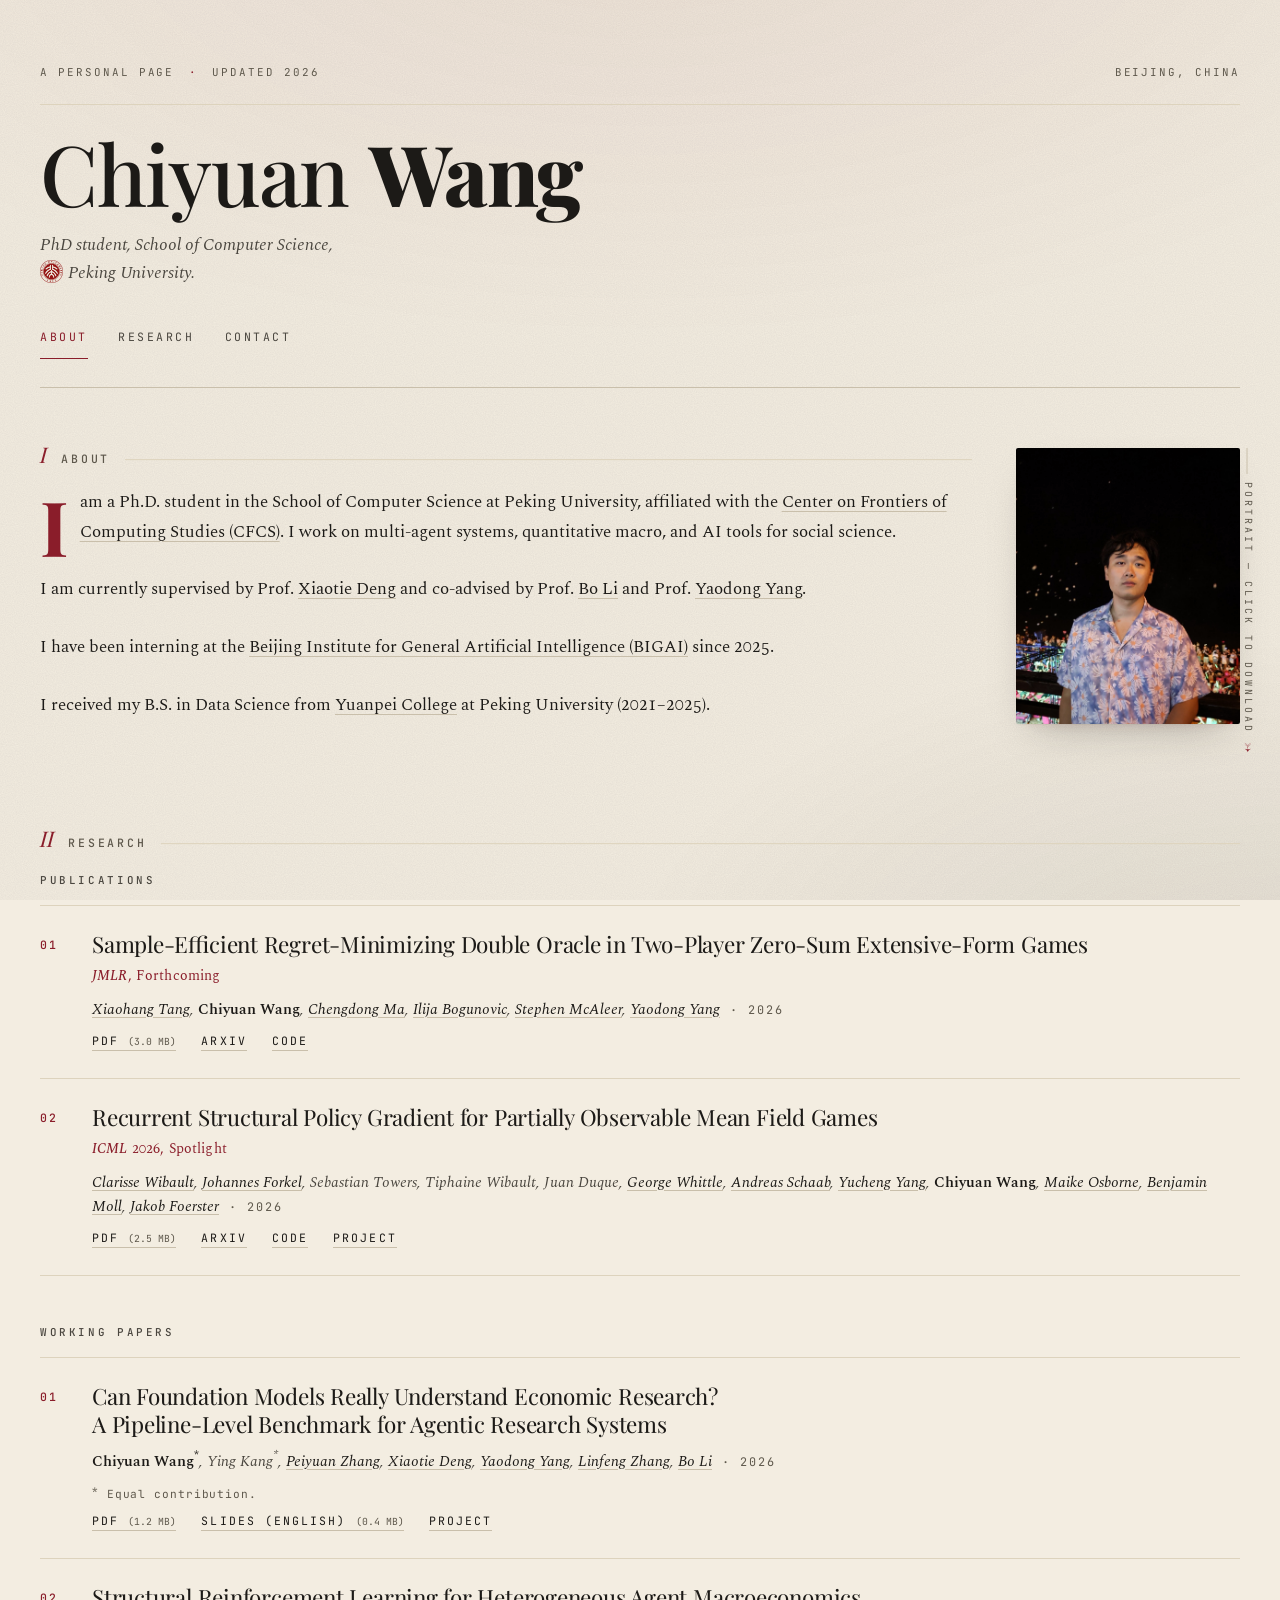
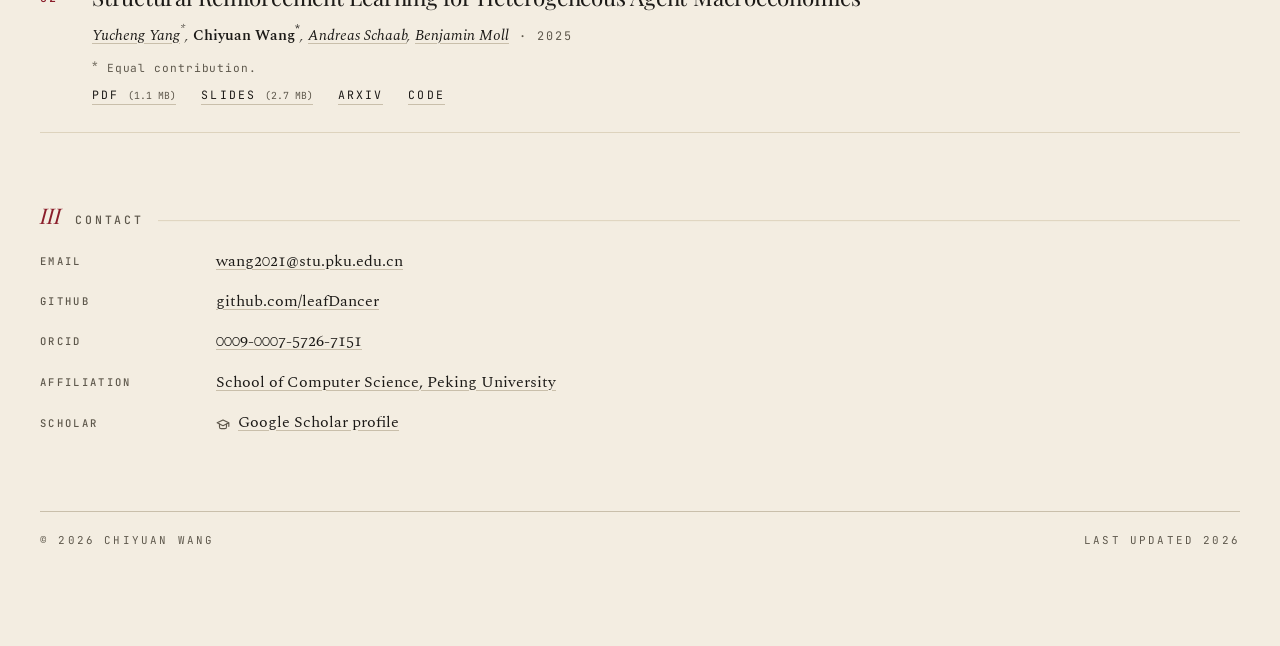
==== commit 3208f841: "Add interactive AER-bench research project page" ====
--- a/index.html
+++ b/index.html
@@ -303,6 +303,7 @@
               <p class="links">
                 <a href="static/uploads/AER_bench.pdf" type="application/pdf">PDF <small>(1.2 MB)</small></a>
                 <a href="static/uploads/AER_bench_slides_en.pdf" type="application/pdf" hreflang="en">Slides (English) <small>(0.4 MB)</small></a>
+                <a href="aer-bench/">Project</a>
               </p>
             </article>
 
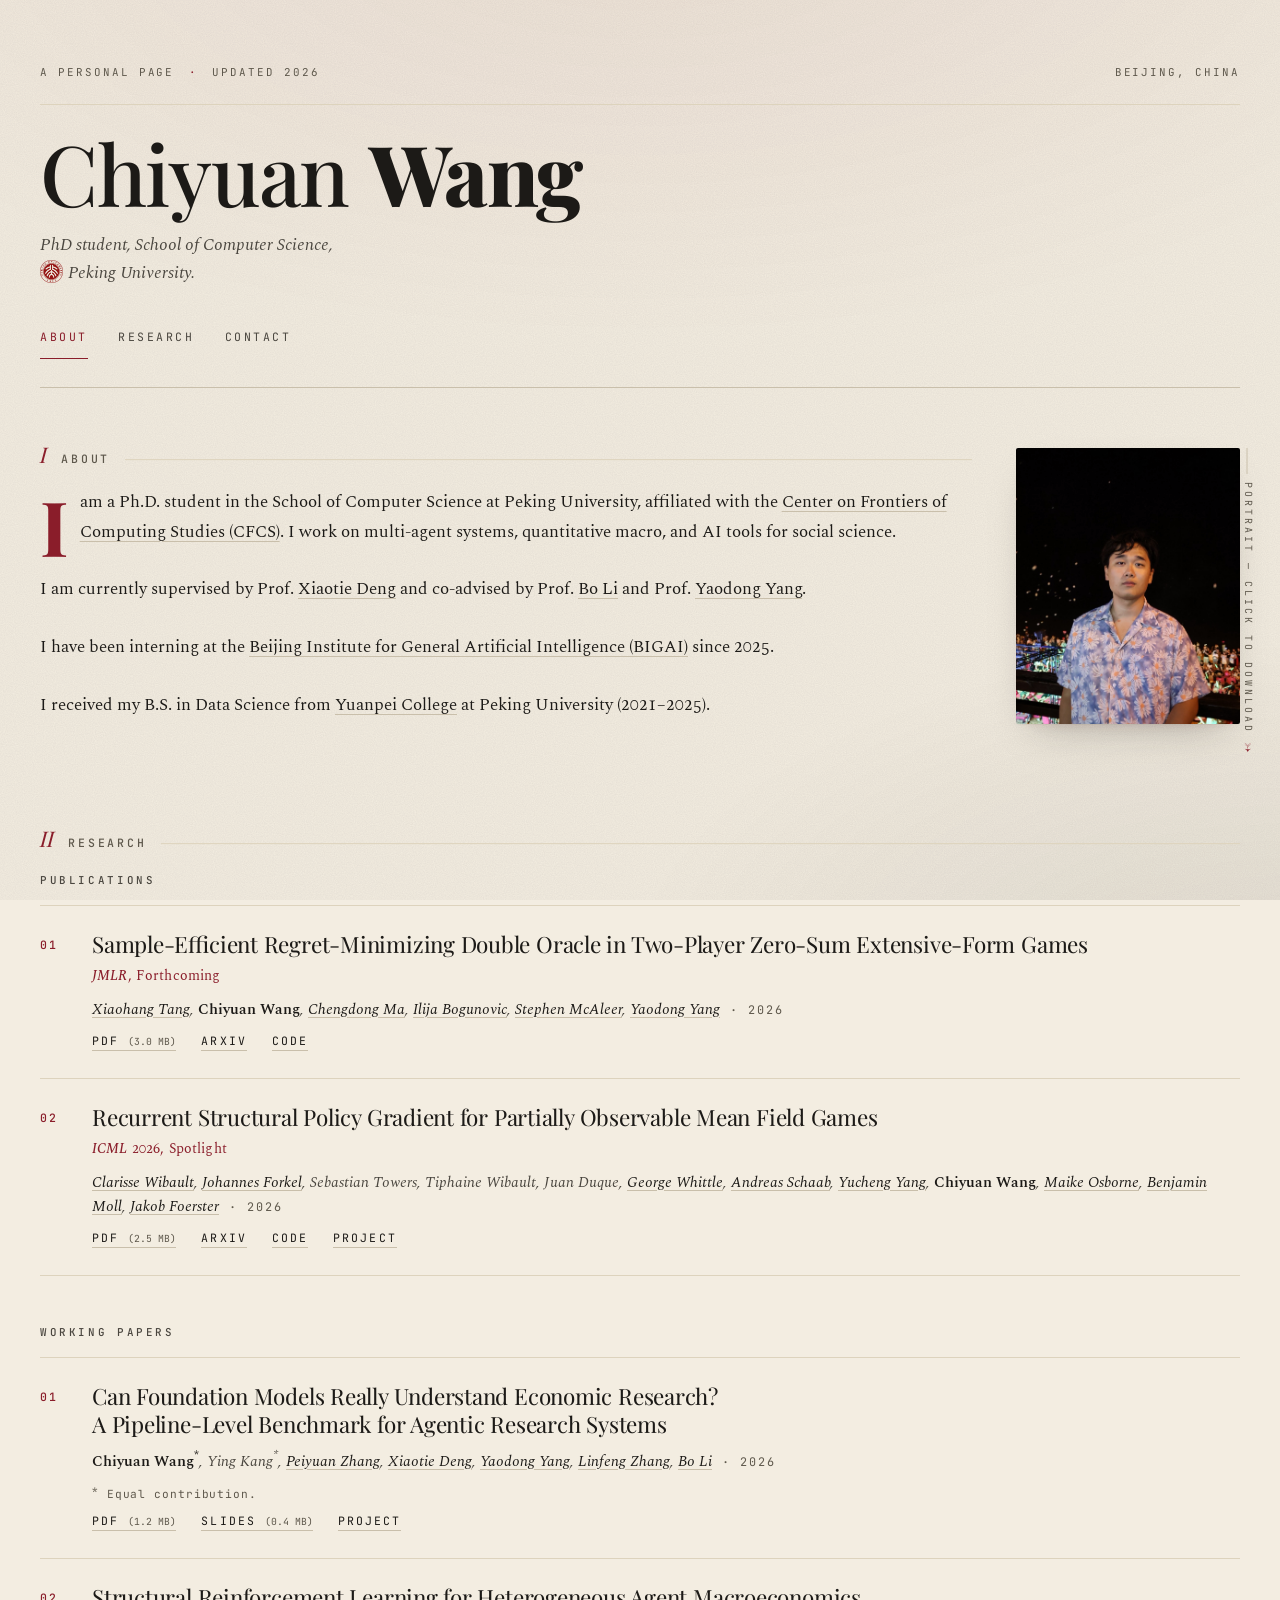
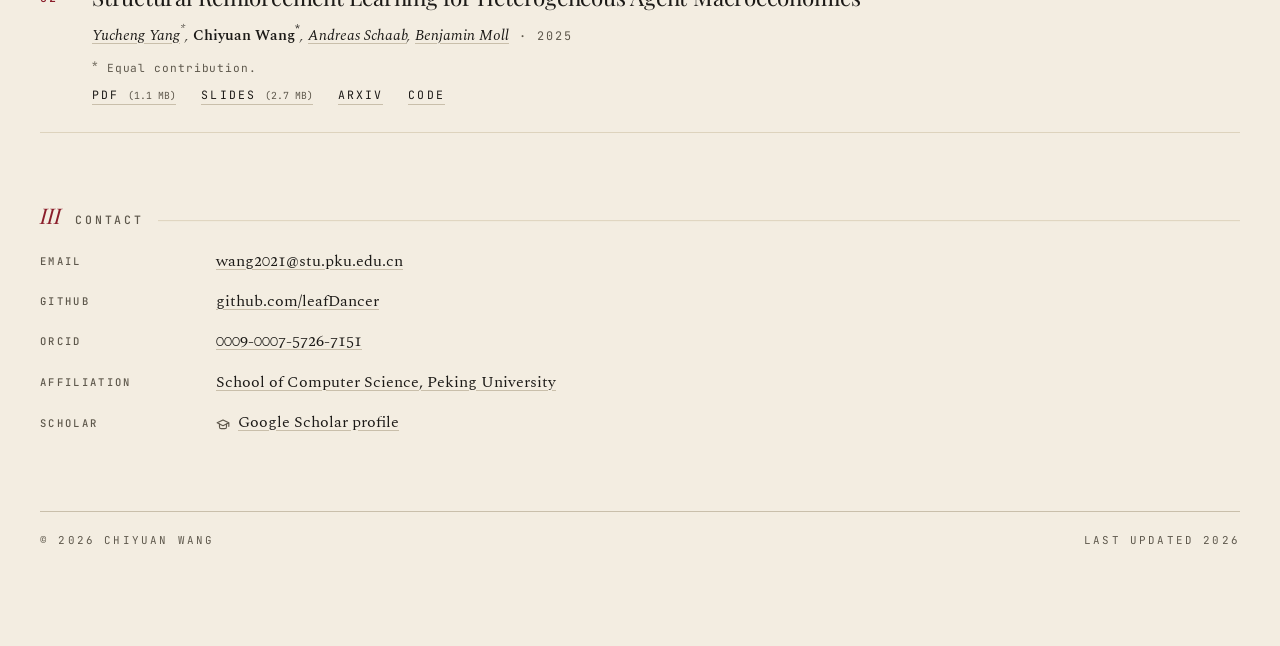
==== commit 9f242e17: "Simplify slides labels and ignore local data" ====
--- a/index.html
+++ b/index.html
@@ -302,7 +302,7 @@
               <p class="meta author-asterisk-note"><sup>*</sup> Equal contribution.</p>
               <p class="links">
                 <a href="static/uploads/AER_bench.pdf" type="application/pdf">PDF <small>(1.2 MB)</small></a>
-                <a href="static/uploads/AER_bench_slides_en.pdf" type="application/pdf" hreflang="en">Slides (English) <small>(0.4 MB)</small></a>
+                <a href="static/uploads/AER_bench_slides_en.pdf" type="application/pdf" hreflang="en">Slides <small>(0.4 MB)</small></a>
                 <a href="aer-bench/">Project</a>
               </p>
             </article>
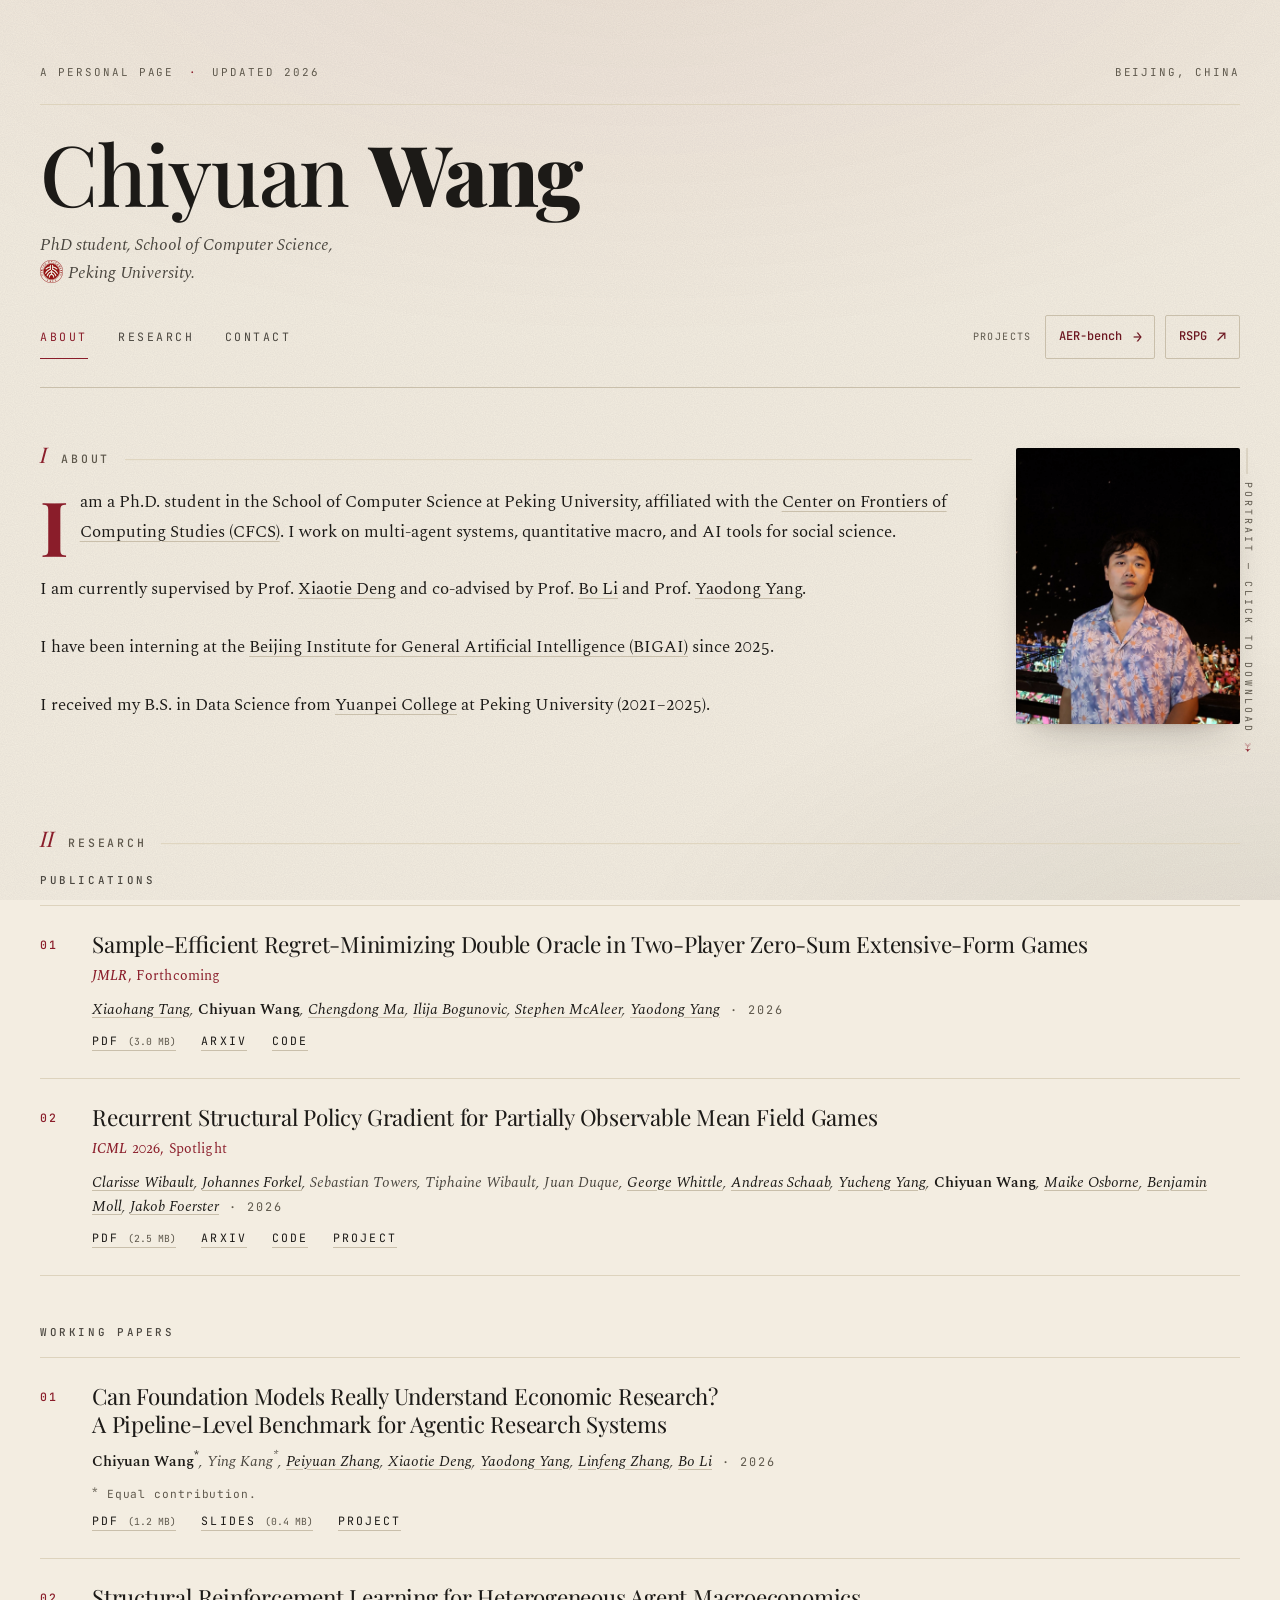
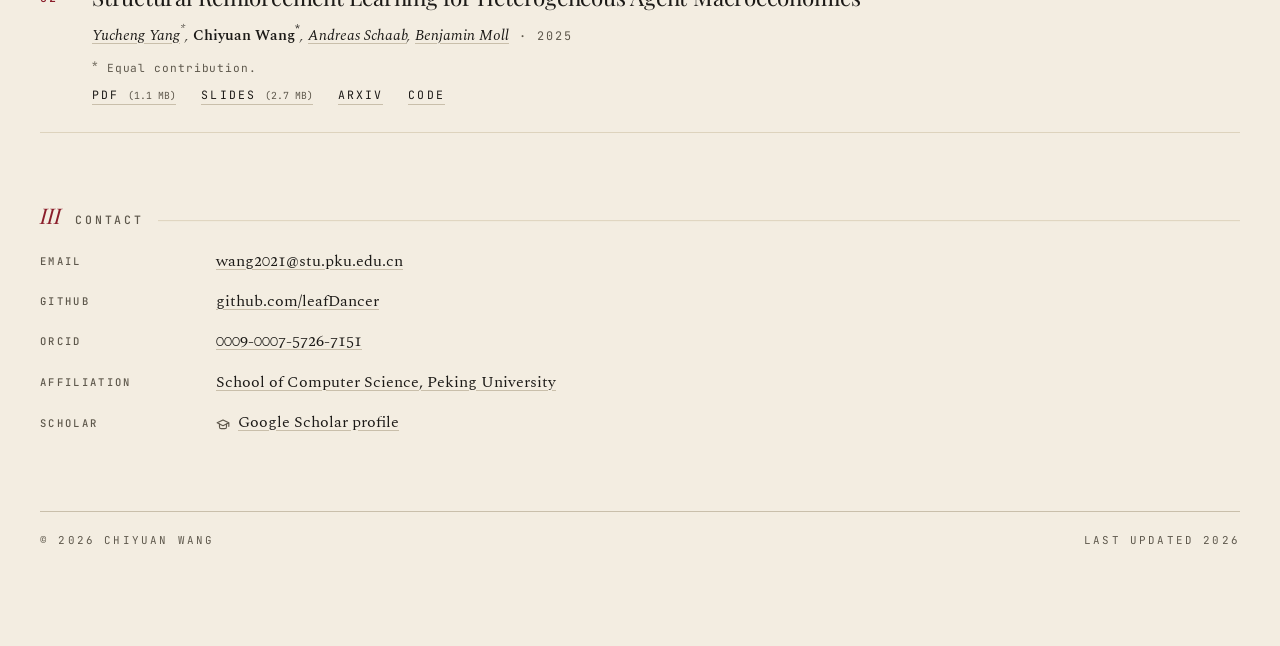
==== commit 6ae7394d: "Add homepage shortcuts to research project pages" ====
--- a/index.html
+++ b/index.html
@@ -128,7 +128,7 @@
         ]
       }
     </script>
-    <link rel="stylesheet" href="css/style.css?v=24" />
+    <link rel="stylesheet" href="css/style.css?v=25" />
     <link rel="preconnect" href="https://fonts.googleapis.com" />
     <link rel="preconnect" href="https://fonts.gstatic.com" crossorigin />
     <link
@@ -159,13 +159,20 @@
               decoding="async"
             />Peking University.</span>
         </p>
-        <nav aria-label="Page" class="reveal d4">
-          <ul>
-            <li><a href="#about">About</a></li>
-            <li><a href="#papers">Research</a></li>
-            <li><a href="#info">Contact</a></li>
-          </ul>
-        </nav>
+        <div class="header-navigation reveal d4">
+          <nav aria-label="Page">
+            <ul>
+              <li><a href="#about">About</a></li>
+              <li><a href="#papers">Research</a></li>
+              <li><a href="#info">Contact</a></li>
+            </ul>
+          </nav>
+          <div class="project-shortcuts" role="group" aria-label="Project pages">
+            <span class="project-shortcuts-label">Projects</span>
+            <a class="project-shortcut" href="aer-bench/">AER-bench <span aria-hidden="true">→</span></a>
+            <a class="project-shortcut" href="https://clarisse-wibault.github.io/rspg/">RSPG <span aria-hidden="true">↗</span></a>
+          </div>
+        </div>
       </header>
 
       <main>
--- a/css/style.css
+++ b/css/style.css
@@ -181,7 +181,12 @@
 }
 
 /* Nav as a thin ticker row */
-.site-header nav {
+.header-navigation {
+  display: flex;
+  flex-wrap: wrap;
+  align-items: center;
+  justify-content: space-between;
+  gap: 0.75rem 2rem;
   margin-top: 1.75rem;
 }
 nav ul {
@@ -215,6 +220,41 @@
   color: var(--claret);
   border-bottom-color: var(--claret);
 }
+
+.project-shortcuts {
+  display: flex;
+  flex-wrap: wrap;
+  align-items: center;
+  gap: 0.6rem;
+}
+.project-shortcuts-label {
+  margin-right: 0.25rem;
+  color: var(--ink-mute);
+  font-family: var(--mono);
+  font-size: 0.63rem;
+  letter-spacing: 0.14em;
+  text-transform: uppercase;
+}
+.project-shortcut {
+  display: inline-flex;
+  align-items: center;
+  gap: 0.65rem;
+  min-height: 44px;
+  padding: 0.5rem 0.8rem;
+  border: 1px solid var(--rule);
+  border-radius: 2px;
+  color: var(--claret-ink);
+  font-family: var(--mono);
+  font-size: 0.75rem;
+  font-weight: 500;
+  text-decoration: none;
+  transition: color 160ms ease, border-color 160ms ease, background 160ms ease;
+}
+.project-shortcut:hover {
+  border-color: var(--claret);
+  background: var(--paper-deep);
+}
+.project-shortcut span { font-size: 0.95rem; }
 
 /* ============================================================
    SECTIONS
@@ -722,7 +762,7 @@
     padding: 1rem;
   }
 
-  .site-header nav,
+  .header-navigation,
   .photo-caption,
   footer {
     display: none;
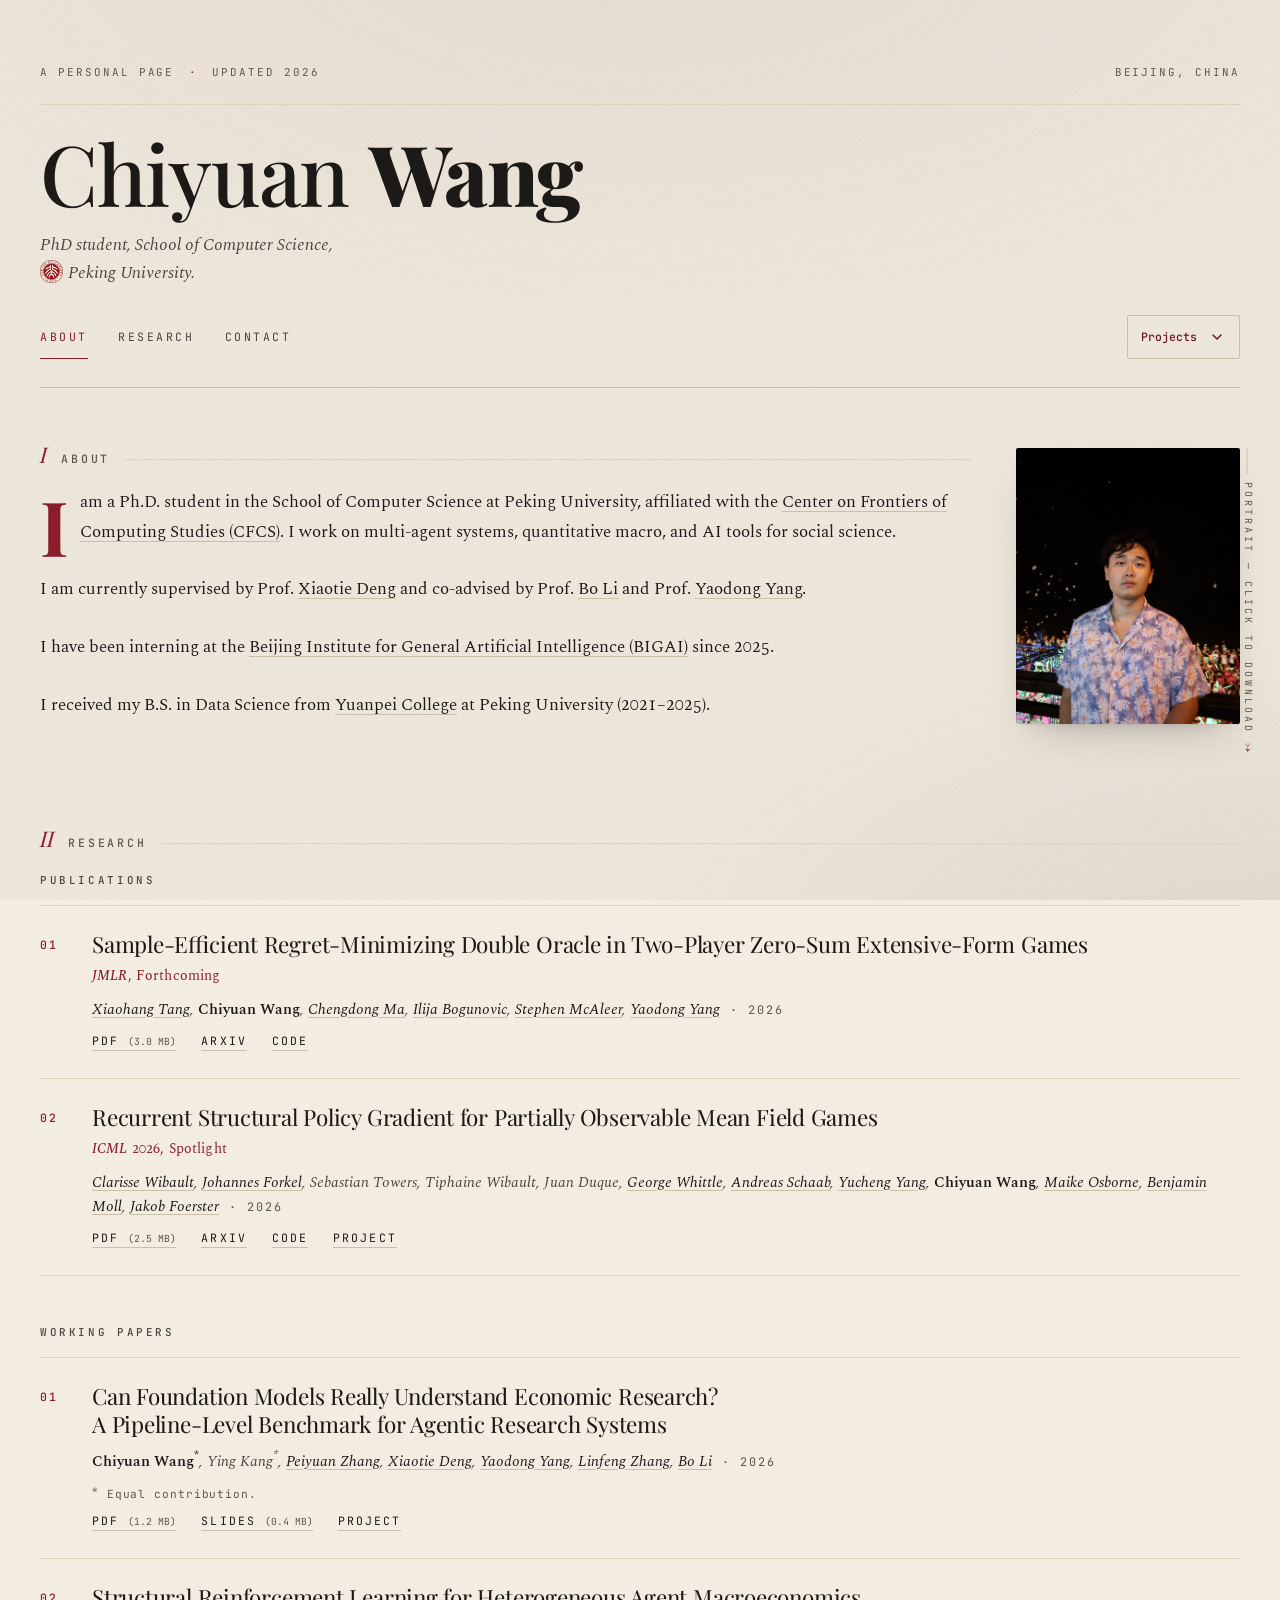
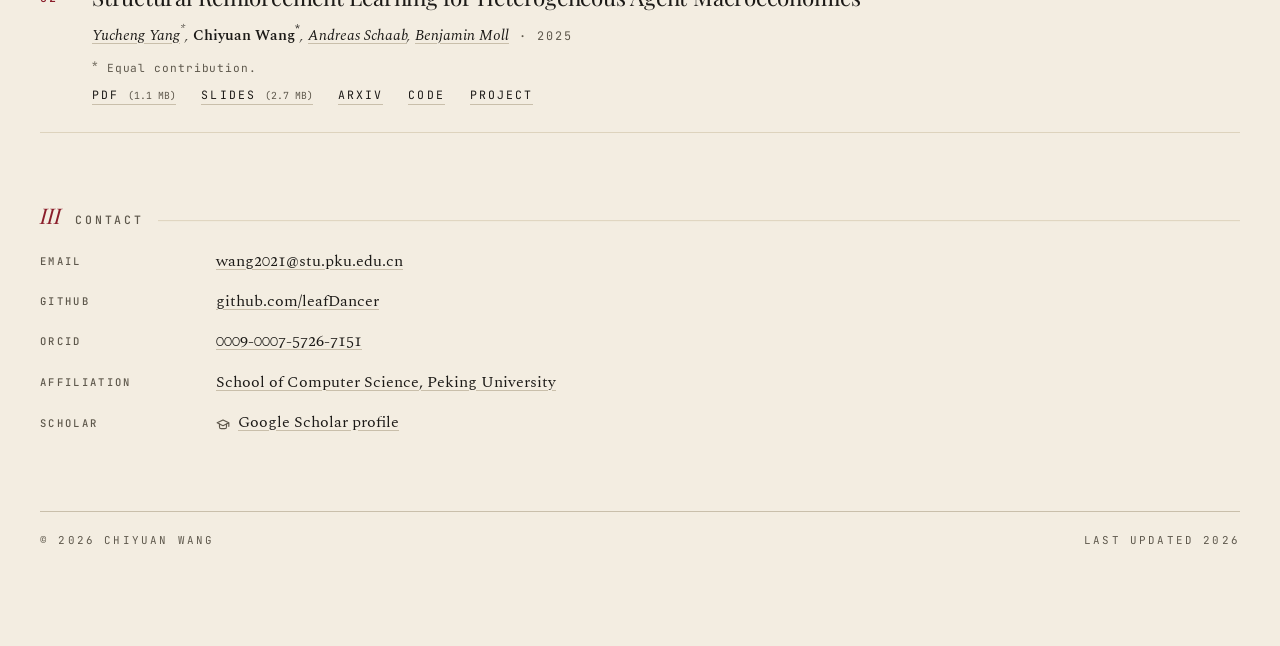
==== commit d75fd55b: "Add SRL project page and compact project dropdown" ====
--- a/index.html
+++ b/index.html
@@ -128,7 +128,7 @@
         ]
       }
     </script>
-    <link rel="stylesheet" href="css/style.css?v=25" />
+    <link rel="stylesheet" href="css/style.css?v=26" />
     <link rel="preconnect" href="https://fonts.googleapis.com" />
     <link rel="preconnect" href="https://fonts.gstatic.com" crossorigin />
     <link
@@ -167,11 +167,14 @@
               <li><a href="#info">Contact</a></li>
             </ul>
           </nav>
-          <div class="project-shortcuts" role="group" aria-label="Project pages">
-            <span class="project-shortcuts-label">Projects</span>
-            <a class="project-shortcut" href="aer-bench/">AER-bench <span aria-hidden="true">→</span></a>
-            <a class="project-shortcut" href="https://clarisse-wibault.github.io/rspg/">RSPG <span aria-hidden="true">↗</span></a>
-          </div>
+          <details class="project-menu">
+            <summary>Projects<svg class="project-chevron" viewBox="0 0 16 16" aria-hidden="true"><path d="m4 6 4 4 4-4" /></svg></summary>
+            <div class="project-menu-links" role="group" aria-label="Project pages">
+              <a href="srl/"><span>SRL<small>Structural reinforcement learning</small></span><span aria-hidden="true">→</span></a>
+              <a href="aer-bench/"><span>AER-bench<small>Evaluating economic research capabilities</small></span><span aria-hidden="true">→</span></a>
+              <a href="https://clarisse-wibault.github.io/rspg/"><span>RSPG<small>Recurrent structural policy gradient</small></span><span aria-hidden="true">↗</span></a>
+            </div>
+          </details>
         </div>
       </header>
 
@@ -328,6 +331,7 @@
                 <a href="static/uploads/SRL_slides.pdf" type="application/pdf">Slides <small>(2.7 MB)</small></a>
                 <a href="https://arxiv.org/abs/2512.18892">arXiv</a>
                 <a href="https://github.com/StructuralRL/SRL">Code</a>
+                <a href="srl/">Project</a>
               </p>
             </article>
           </div>
@@ -383,6 +387,25 @@
     <script>
       document.getElementById("y").textContent = new Date().getFullYear();
 
+      // Native disclosure keeps project links available without JavaScript.
+      (() => {
+        const menu = document.querySelector('.project-menu');
+        const trigger = menu.querySelector('summary');
+        document.addEventListener('click', event => {
+          if (!menu.contains(event.target)) menu.open = false;
+        });
+        document.addEventListener('focusin', event => {
+          if (!menu.contains(event.target)) menu.open = false;
+        });
+        menu.addEventListener('keydown', event => {
+          if (event.key === 'Escape' && menu.open) {
+            menu.open = false;
+            trigger.focus();
+          }
+        });
+        menu.querySelectorAll('a').forEach(link => link.addEventListener('click', () => { menu.open = false; }));
+      })();
+
       // --- Highlight the section at the top of the reading area ---
       (() => {
         const navLinks = document.querySelectorAll('nav a[href^="#"]');
--- a/css/style.css
+++ b/css/style.css
@@ -221,40 +221,47 @@
   border-bottom-color: var(--claret);
 }
 
-.project-shortcuts {
-  display: flex;
-  flex-wrap: wrap;
-  align-items: center;
-  gap: 0.6rem;
-}
-.project-shortcuts-label {
-  margin-right: 0.25rem;
-  color: var(--ink-mute);
-  font-family: var(--mono);
-  font-size: 0.63rem;
-  letter-spacing: 0.14em;
-  text-transform: uppercase;
-}
-.project-shortcut {
+.project-menu { position: relative; margin-left: auto; }
+.project-menu summary {
   display: inline-flex;
   align-items: center;
-  gap: 0.65rem;
+  gap: 0.75rem;
   min-height: 44px;
-  padding: 0.5rem 0.8rem;
+  padding: 0.5rem 0.85rem;
   border: 1px solid var(--rule);
   border-radius: 2px;
   color: var(--claret-ink);
   font-family: var(--mono);
-  font-size: 0.75rem;
+  font-size: 0.72rem;
   font-weight: 500;
-  text-decoration: none;
-  transition: color 160ms ease, border-color 160ms ease, background 160ms ease;
-}
-.project-shortcut:hover {
-  border-color: var(--claret);
-  background: var(--paper-deep);
-}
-.project-shortcut span { font-size: 0.95rem; }
+  cursor: pointer;
+  list-style: none;
+}
+.project-menu summary::-webkit-details-marker { display: none; }
+.project-menu summary:hover, .project-menu[open] summary { border-color: var(--claret); background: var(--paper-deep); }
+.project-menu summary:focus-visible { outline: 2px solid var(--claret); outline-offset: 3px; }
+.project-chevron { width: 16px; height: 16px; fill: none; stroke: currentColor; stroke-width: 1.5; stroke-linecap: round; stroke-linejoin: round; }
+.project-menu[open] .project-chevron { transform: rotate(180deg); }
+.project-menu-links {
+  position: absolute;
+  z-index: 10;
+  top: calc(100% + 8px);
+  right: 0;
+  width: min(20rem, calc(100vw - 3rem));
+  max-height: min(65vh, 26rem);
+  overflow-y: auto;
+  padding: 0.35rem;
+  background: var(--paper);
+  border: 1px solid var(--rule);
+  border-radius: 2px;
+  box-shadow: 0 12px 28px rgba(28, 26, 23, 0.12);
+}
+.project-menu-links a { display: flex; align-items: center; justify-content: space-between; gap: 1rem; min-height: 62px; padding: 0.65rem 0.75rem; text-decoration: none; font: 500 0.8rem/1.5 var(--mono); }
+.project-menu-links a:hover, .project-menu-links a:focus-visible { background: var(--paper-deep); color: var(--claret-ink); }
+.project-menu-links a + a { border-top: 1px solid var(--rule-soft); }
+.project-menu-links small { display: block; color: var(--ink-mute); font: 400 0.83rem/1.45 var(--serif-body); margin-top: 0.2rem; }
+.header-navigation:has(.project-menu[open]) { z-index: 10; }
+.site-header:has(.project-menu[open]) { z-index: 10; }
 
 /* ============================================================
    SECTIONS
@@ -703,6 +710,9 @@
 }
 
 @media (max-width: 520px) {
+  .header-navigation { gap: 0.65rem 0.8rem; }
+  .header-navigation nav ul { gap: 0 0.85rem; font-size: 0.62rem; letter-spacing: 0.12em; }
+  .project-menu summary { gap: 0.55rem; padding-inline: 0.7rem; font-size: 0.68rem; }
   .masthead-meta { font-size: 0.6rem; letter-spacing: 0.14em; }
   .masthead-meta .m-right { display: none; }
   .photo-caption { right: -0.2rem; font-size: 0.56rem; }
